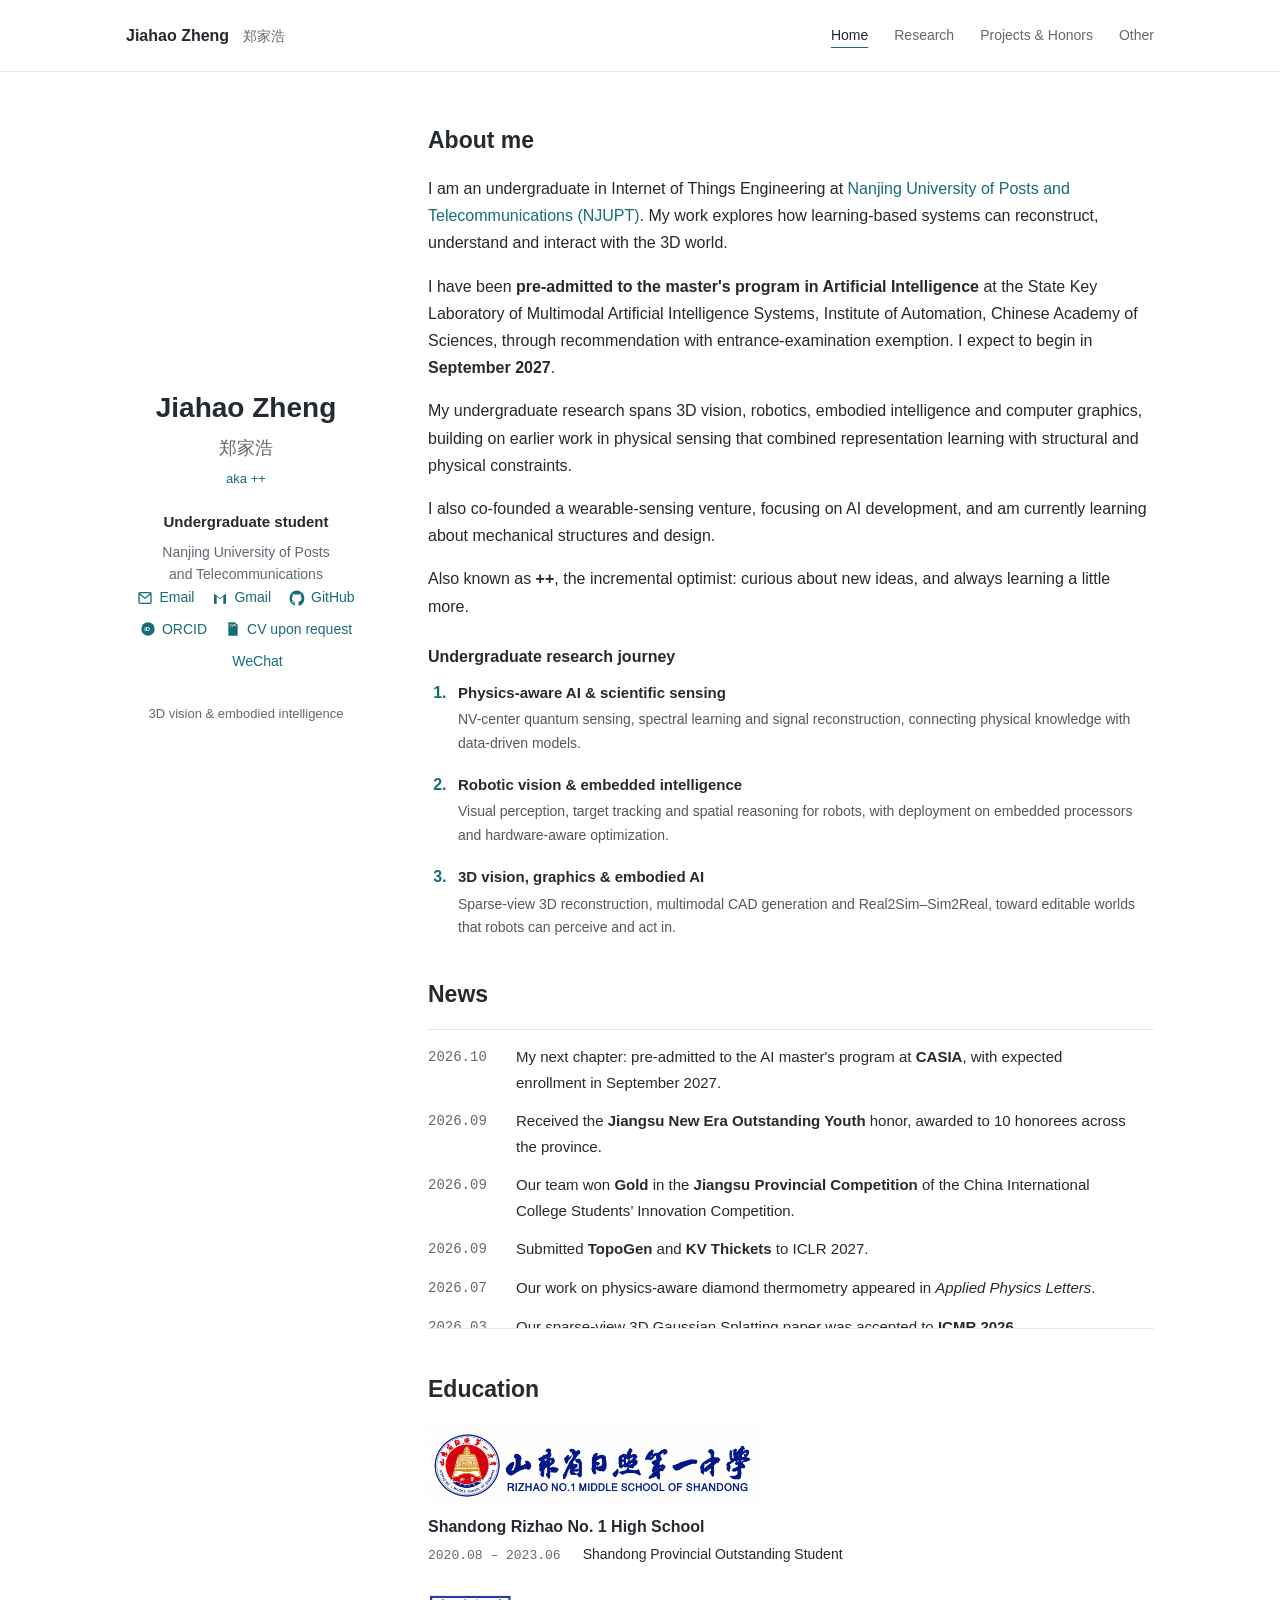
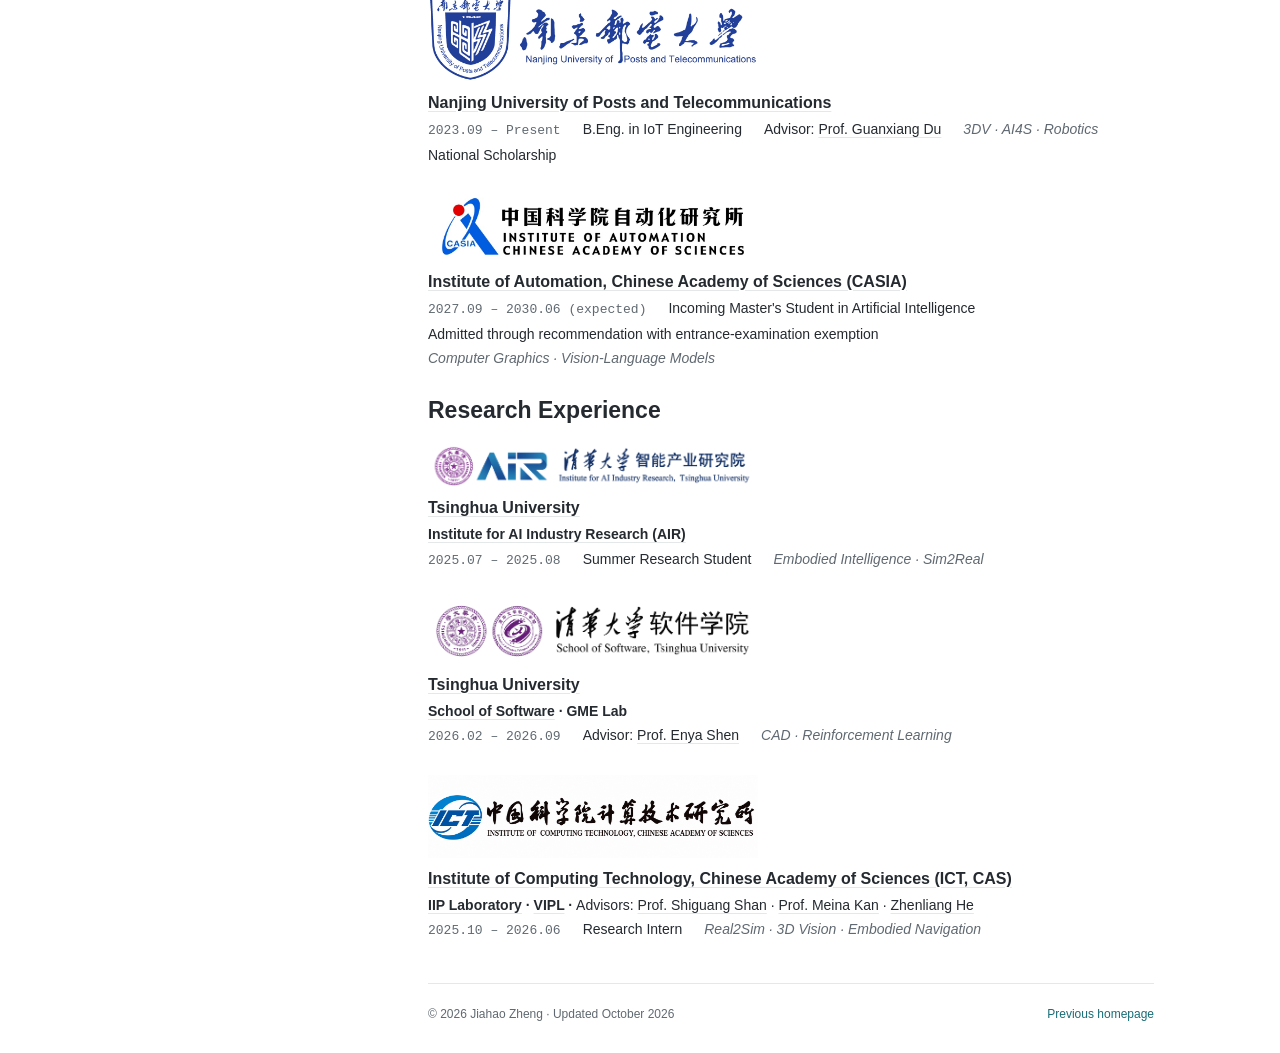
==== preview/index.html @ 7a102202 "Promote new academic homepage to root and preserve previous site under legacy" ====
<!doctype html>
<html lang="en">
<head>
  <meta charset="utf-8">
  <meta name="viewport" content="width=device-width, initial-scale=1">
  <meta name="description" content="Jiahao Zheng, an undergraduate at NJUPT working on 3D vision, multimodal learning and embodied intelligence.">
  <title>Jiahao Zheng | Academic Homepage</title>
  <link rel="icon" href="../favicon.svg" type="image/svg+xml">
  <link rel="stylesheet" href="style.css?v=news-fixed-20261010">
  <script type="module" src="script.js"></script>
</head>
<body>
  <a class="skip-link" href="#page-content">Skip to content</a>
  <header class="site-header">
    <div class="header-inner">
      <a class="site-name" href="./">Jiahao Zheng <span lang="zh-CN">郑家浩</span></a>
      <nav aria-label="Main navigation">
        <a href="./" data-page="index.html" aria-current="page">Home</a>
        <a href="research.html" data-page="research.html">Research</a>
        <a href="projects.html" data-page="projects.html">Projects &amp; Honors</a>
        <a href="other.html" data-page="other.html">Other</a>
      </nav>
    </div>
  </header>
  <main class="page" id="top">
    <aside class="profile" aria-label="Profile and contact">
      <div class="portrait"><img src="../profile.jpg" width="3840" height="2160" alt="Portrait of Jiahao Zheng" fetchpriority="high"></div>
      <h1>Jiahao Zheng</h1>
      <p class="chinese-name" lang="zh-CN">郑家浩 <span class="aka">aka ++</span></p>
      <p class="role">Undergraduate student</p>
      <p class="affiliation">Nanjing University of Posts <br>and Telecommunications</p>
      <div class="contact">
<a href="mailto:jiahaozheng2005@163.com" title="Email" aria-label="Email"><svg aria-hidden="true" viewBox="0 0 24 24"><path d="M2 5.5A2.5 2.5 0 0 1 4.5 3h15A2.5 2.5 0 0 1 22 5.5v13A2.5 2.5 0 0 1 19.5 21h-15A2.5 2.5 0 0 1 2 18.5v-13Zm2.4-.5 7.6 6.1L19.6 5H4.4Zm15.6 2.2-7.1 5.7a1.4 1.4 0 0 1-1.8 0L4 7.2v11.3c0 .3.2.5.5.5h15c.3 0 .5-.2.5-.5V7.2Z"/></svg><span>Email</span></a>
<a href="mailto:jiahaozheng406@gmail.com" title="Gmail" aria-label="Gmail"><svg aria-hidden="true" viewBox="0 0 24 24"><path d="M3 5.5 12 12l9-6.5V19a2 2 0 0 1-2 2h-2V9.8l-5 3.6-5-3.6V21H5a2 2 0 0 1-2-2V5.5Z"/></svg><span>Gmail</span></a>
<a href="https://github.com/jiahaozheng406" target="_blank" rel="noreferrer" title="GitHub" aria-label="GitHub"><svg aria-hidden="true" viewBox="0 0 24 24"><path d="M12 .8A11.2 11.2 0 0 0 .8 12.2c0 5 3.2 9.2 7.7 10.7.6.1.8-.3.8-.6v-2.1c-3.1.7-3.8-1.3-3.8-1.3-.5-1.3-1.2-1.6-1.2-1.6-1-.7.1-.7.1-.7 1.1.1 1.7 1.2 1.7 1.2 1 .1.7 2.1 2.8 1.5.1-.7.4-1.2.7-1.5-2.5-.3-5.1-1.3-5.1-5.6 0-1.2.4-2.2 1.1-3-.1-.3-.5-1.5.1-3 0 0 .9-.3 3.1 1.1.9-.3 1.8-.4 2.8-.4s1.9.1 2.8.4c2.1-1.4 3.1-1.1 3.1-1.1.6 1.5.2 2.7.1 3 .7.8 1.1 1.8 1.1 3 0 4.3-2.6 5.2-5.1 5.5.4.4.8 1.1.8 2.2v3.3c0 .3.2.7.8.6a11.4 11.4 0 0 0 7.7-10.7A11.2 11.2 0 0 0 12 .8Z"/></svg><span>GitHub</span></a>
<a href="https://orcid.org/0009-0006-1588-8788" target="_blank" rel="noreferrer" title="ORCID" aria-label="ORCID"><svg aria-hidden="true" viewBox="0 0 24 24"><circle cx="12" cy="12" r="10"/><text x="6.2" y="15.7" font-size="8.6" fill="#fff" font-family="Arial,sans-serif" font-weight="700">iD</text></svg><span>ORCID</span></a>
<a href="mailto:jiahaozheng2005@163.com?subject=CV%20request" title="Curriculum Vitae" aria-label="Curriculum Vitae"><svg aria-hidden="true" viewBox="0 0 24 24"><path d="M5 2h10l4 4v16H5V2Zm9 1.8V7h3.2L14 3.8ZM8 10h8v1.6H8V10Zm0 3.2h8v1.6H8v-1.6Zm0 3.2h5.2V18H8v-1.6Z"/><text x="7.1" y="8.6" font-size="4.4" fill="#fff" font-family="Arial,sans-serif" font-weight="700">CV</text></svg><span>CV upon request</span></a>
</div>
      <button class="wechat-trigger" type="button" aria-haspopup="dialog" aria-controls="wechat-dialog" title="Show WeChat ID"><img src="images/wechat.svg" width="17" height="17" alt="">WeChat</button>
      <dialog id="wechat-dialog" aria-labelledby="wechat-title">
        <form method="dialog"><button class="dialog-close" aria-label="Close" title="Close">&times;</button></form>
        <h2 id="wechat-title">WeChat</h2>
        <p class="wechat-id">ZhengJH050908</p>
      </dialog>
      <p class="profile-note">3D vision &amp; embodied intelligence</p>
    </aside>
    <div class="content" id="page-content">
      <section id="about" aria-labelledby="about-title">
        <h2 id="about-title">About me</h2>
        <p>I am an undergraduate in Internet of Things Engineering at <a href="https://www.njupt.edu.cn/">Nanjing University of Posts and Telecommunications (NJUPT)</a>. My work explores how learning-based systems can reconstruct, understand and interact with the 3D world.</p>
        <p>I have been <strong>pre-admitted to the master's program in Artificial Intelligence</strong> at the State Key Laboratory of Multimodal Artificial Intelligence Systems, Institute of Automation, Chinese Academy of Sciences, through recommendation with entrance-examination exemption. I expect to begin in <strong>September 2027</strong>.</p>
        <p>My undergraduate research spans 3D vision, robotics, embodied intelligence and computer graphics, building on earlier work in physical sensing that combined representation learning with structural and physical constraints.</p>
        <p>I also co-founded a wearable-sensing venture, focusing on AI development, and am currently learning about mechanical structures and design.</p>
        <p>Also known as <strong>++</strong>, the incremental optimist: curious about new ideas, and always learning a little more.</p>
        <h3 class="subheading">Undergraduate research journey</h3>
        <ol class="journey">
          <li><h4>Physics-aware AI &amp; scientific sensing</h4><p>NV-center quantum sensing, spectral learning and signal reconstruction, connecting physical knowledge with data-driven models.</p></li>
          <li><h4>Robotic vision &amp; embedded intelligence</h4><p>Visual perception, target tracking and spatial reasoning for robots, with deployment on embedded processors and hardware-aware optimization.</p></li>
          <li><h4>3D vision, graphics &amp; embodied AI</h4><p>Sparse-view 3D reconstruction, multimodal CAD generation and Real2Sim–Sim2Real, toward editable worlds that robots can perceive and act in.</p></li>
        </ol>
      </section>
      <section id="news" aria-labelledby="news-title">
        <h2 id="news-title">News</h2>
        <dl class="news news-scroll" tabindex="0" aria-labelledby="news-title">
          <div><dt>2026.10</dt><dd>My next chapter: pre-admitted to the AI master's program at <strong>CASIA</strong>, with expected enrollment in September 2027.</dd></div>
          <div><dt>2026.09</dt><dd>Received the <strong>Jiangsu New Era Outstanding Youth</strong> honor, awarded to 10 honorees across the province.</dd></div>
          <div><dt>2026.09</dt><dd>Our team won <strong>Gold</strong> in the <strong>Jiangsu Provincial Competition</strong> of the China International College Students’ Innovation Competition.</dd></div>
          <div><dt>2026.09</dt><dd>Submitted <strong>TopoGen</strong> and <strong>KV Thickets</strong> to ICLR 2027.</dd></div>
          <div><dt>2026.07</dt><dd>Our work on physics-aware diamond thermometry appeared in <em>Applied Physics Letters</em>.</dd></div>
          <div><dt>2026.03</dt><dd>Our sparse-view 3D Gaussian Splatting paper was accepted to <strong>ICMR 2026</strong>.</dd></div>
          <div><dt>2026.03</dt><dd>One <strong>U-Net</strong> diamond NV-center quantum sensing paper was accepted by <em>Chinese Physics B</em>.</dd></div>
          <div><dt>2025.12</dt><dd>Received the <strong>National Scholarship</strong>.</dd></div>
          <div><dt>2025.08</dt><dd>Our team's NV-center sensing work received a <strong>nomination for the Top 10 Scientific and Technological Advances</strong> at the China Internet of Things Conference.</dd></div>
        </dl>
      </section>
      <section id="education" class="experience-section" aria-labelledby="education-title">
        <h2 id="education-title">Education</h2>
        <article class="experience">
          <div class="institution-logo"><img src="images/institutions/rizhao-wide.png" alt="Shandong Rizhao No. 1 High School emblem" width="2508" height="627" loading="lazy"></div>
          <div class="experience-body">
            <h3>Shandong Rizhao No. 1 High School</h3>
            <p class="experience-date">2020.08 – 2023.06</p>
            <p>Shandong Provincial Outstanding Student</p>
          </div>
        </article>
        <article class="experience">
          <a class="institution-logo" href="https://www.njupt.edu.cn/" aria-label="Nanjing University of Posts and Telecommunications official website"><img src="images/institutions/njupt-wide.jpg" alt="NJUPT emblem" width="1200" height="320" loading="lazy"></a>
          <div class="experience-body">
            <h3><a href="https://www.njupt.edu.cn/">Nanjing University of Posts and Telecommunications</a></h3>
            <p class="experience-date">2023.09 – Present</p>
            <p>B.Eng. in IoT Engineering</p>
            <p>Advisor: <a href="https://yjs.njupt.edu.cn/dsgl/nocontrol/college/dsfcxq.htm?dsJbxxId=9B9D05C52C552DCFE050007F01006EFE">Prof. Guanxiang Du</a></p>
            <p class="experience-keywords">3DV · AI4S · Robotics</p>
            <p>National Scholarship</p>
          </div>
        </article>
        <article class="experience">
          <a class="institution-logo" href="https://ia.cas.cn/" aria-label="Institute of Automation official website"><img src="images/institutions/casia-updated.png" alt="Institute of Automation, Chinese Academy of Sciences logo" width="1136" height="232" loading="lazy"></a>
          <div class="experience-body">
            <h3><a href="https://ia.cas.cn/">Institute of Automation, Chinese Academy of Sciences (CASIA)</a></h3>
            <p class="experience-date">2027.09 – 2030.06 (expected)</p>
            <p>Incoming Master's Student in Artificial Intelligence</p>
            <p>Admitted through recommendation with entrance-examination exemption</p>
            <p class="experience-keywords">Computer Graphics · Vision-Language Models</p>
          </div>
        </article>
      </section>
      <section id="research-experience" class="experience-section research-experience" aria-labelledby="experience-title">
        <h2 id="experience-title">Research Experience</h2>
        <article class="experience">
          <a class="institution-logo" href="https://air.tsinghua.edu.cn/" aria-label="Tsinghua AIR official website"><img src="images/institutions/air-updated.png" alt="Tsinghua University Institute for AI Industry Research logo" width="1381" height="174" loading="lazy"></a>
          <div class="experience-body">
            <h3><a href="https://www.tsinghua.edu.cn/">Tsinghua University</a></h3>
            <p class="experience-lab"><a href="https://air.tsinghua.edu.cn/">Institute for AI Industry Research (AIR)</a></p>
            <p class="experience-date">2025.07 – 2025.08</p>
            <p>Summer Research Student</p>
            <p class="experience-keywords">Embodied Intelligence · Sim2Real</p>
          </div>
        </article>
        <article class="experience">
          <a class="institution-logo" href="https://www.thss.tsinghua.edu.cn/" aria-label="Tsinghua School of Software official website"><img src="images/institutions/tsinghua-software.png" alt="School of Software, Tsinghua University logo" width="1492" height="291" loading="lazy"></a>
          <div class="experience-body">
            <h3><a href="https://www.tsinghua.edu.cn/">Tsinghua University</a></h3>
            <p class="experience-lab"><a href="https://www.thss.tsinghua.edu.cn/">School of Software</a> · GME Lab</p>
            <p class="experience-date">2026.02 – 2026.09</p>
            <p>Advisor: <a href="https://www.thss.tsinghua.edu.cn/info/1133/1767.htm">Prof. Enya Shen</a></p>
            <p class="experience-keywords">CAD · Reinforcement Learning</p>
          </div>
        </article>
        <article class="experience">
          <a class="institution-logo" href="https://www.ict.cas.cn/" aria-label="Institute of Computing Technology official website"><img src="images/institutions/ict-wide.png" alt="Institute of Computing Technology logo" width="2508" height="627" loading="lazy"></a>
          <div class="experience-body">
            <h3><a href="https://www.ict.cas.cn/">Institute of Computing Technology, Chinese Academy of Sciences (ICT, CAS)</a></h3>
            <p class="experience-lab"><a href="https://iip.ict.ac.cn/">IIP Laboratory</a> · <a href="https://vipl.ict.ac.cn/">VIPL</a> · <span style="font-weight: 400">Advisors: <a href="https://vipl.ict.ac.cn/people/_sgshan/">Prof. Shiguang Shan</a> · <a href="https://vipl.ict.ac.cn/people/mnkan/">Prof. Meina Kan</a> · <a href="https://vipl.ict.ac.cn/people/_zlhe/">Zhenliang He</a></span></p>
            <p class="experience-date">2025.10 – 2026.06</p>
            <p>Research Intern</p>
            <p class="experience-keywords">Real2Sim · 3D Vision · Embodied Navigation</p>
          </div>
        </article>
      </section>
      <footer>
        <span>© 2026 Jiahao Zheng · Updated October 2026</span>
        <a href="/legacy/">Previous homepage</a>
      </footer>
    </div>
  </main>
</body>
</html>
---- preview/style.css ----
:root {
  color-scheme: light;
  --ink: #242a30;
  --muted: #606971;
  --link: #176c76;
  --line: #e5e8e9;
  --paper: #ffffff;
  font-family: "Segoe UI", "Helvetica Neue", Arial, sans-serif;
  font-size: 16px;
  line-height: 1.7;
  color: var(--ink);
  background: var(--paper);
}
* { box-sizing: border-box; }
html { scroll-padding-top: 30px; }
body { margin: 0; }
a { color: var(--link); text-decoration: none; text-underline-offset: 4px; }
a:hover { text-decoration: underline; }
a:focus-visible { outline: 2px solid var(--link); outline-offset: 5px; border-radius: 2px; }
.skip-link { position: fixed; top: -60px; left: 20px; padding: 8px 15px; background: white; z-index: 20; }
.skip-link:focus { top: 10px; }
.site-header { border-bottom: 1px solid var(--line); }
.header-inner { max-width: 1100px; margin: auto; padding: 22px 36px; display: flex; align-items: center; justify-content: space-between; gap: 24px; }
.site-name { color: var(--ink); font-weight: 650; white-space: nowrap; }
.site-name span { color: var(--muted); font-weight: 400; font-size: 14px; margin-left: 9px; }
nav { display: flex; gap: 26px; flex-wrap: wrap; }
nav a { color: var(--muted); font-size: 14px; }
.page { max-width: 1100px; padding: 54px 36px 28px; margin: auto; display: grid; grid-template-columns: 240px minmax(0, 1fr); gap: 62px; }
.profile { text-align: center; align-self: start; }
.portrait { position: relative; width: 216px; max-width: 100%; aspect-ratio: 8 / 9; overflow: hidden; margin: 0 auto 22px; border-radius: 4px; }
/* Retain x=30–75%, y=10–100%; display the retained area at 2x its former scale. */
.portrait img { position: absolute; width: 222.222222%; height: 111.111111%; max-width: none; left: -66.666667%; top: -11.111111%; }
h1 { font-size: 28px; line-height: 1.2; margin: 0; font-weight: 650; }
.chinese-name { margin: 8px 0 19px; color: var(--muted); font-size: 18px; }
.role { margin: 0 0 6px; font-weight: 600; font-size: 15px; }
.affiliation { font-size: 14px; margin: 0; line-height: 1.6; color: var(--muted); }
.location { font-size: 13px; color: var(--muted); margin: 12px 0 20px; }
.contact { display: flex; justify-content: center; gap: 8px 18px; flex-wrap: wrap; font-size: 14px; }
.contact a { display: inline-flex; align-items: center; gap: 6px; }
.contact svg { width: 16px; height: 16px; flex: none; fill: currentColor; }
.wechat-trigger { display: inline-flex; align-items: center; gap: 6px; border: 0; background: none; color: var(--link); font: inherit; font-size: 14px; padding: 0; margin-top: 9px; cursor: pointer; }
.wechat-trigger img { display: block; }
.wechat-trigger:hover { text-decoration: underline; }
.wechat-trigger:focus-visible, .dialog-close:focus-visible { outline: 2px solid var(--link); outline-offset: 4px; }
#wechat-dialog { border: 1px solid var(--line); border-radius: 6px; padding: 30px; width: 310px; max-width: calc(100vw - 40px); color: var(--ink); background: var(--paper); text-align: left; }
#wechat-dialog::backdrop { background: rgb(0 0 0 / 25%); }
#wechat-dialog h2 { font-size: 20px; margin-bottom: 14px; }
.wechat-id { margin: 0; user-select: all; font-size: 18px; }
.dialog-close { position: absolute; top: 8px; right: 10px; border: 0; background: none; font-size: 25px; color: var(--muted); cursor: pointer; width: 32px; height: 32px; }
.inspiration { display: flow-root; }
.inspiration-photo { float: left; width: 150px; height: auto; margin: 5px 24px 12px 0; border-radius: 4px; }
@media (max-width: 440px) { .inspiration-photo { width: 110px; margin-right: 18px; } }
.aka { display: block; margin-top: 5px; font-size: 13px; color: var(--link); }
nav a[aria-current="page"] { color: var(--ink); text-decoration: underline; text-decoration-color: var(--link); text-underline-offset: 7px; }
.journey { padding-left: 23px; margin: 0; }
.journey li { padding-left: 7px; margin-bottom: 15px; }
.journey li::marker { color: var(--link); font-weight: 600; }
.journey h4 { font-size: 15px; margin: 0 0 3px; font-weight: 600; }
.journey p { margin: 0; font-size: 14px; color: var(--muted); }
.page-intro { color: var(--muted); }
.section-links { gap: 10px 22px; padding-bottom: 16px; border-bottom: 1px solid var(--line); }
.award-list { padding-left: 20px; font-size: 14px; }
.award-list li { margin: 0 0 11px; padding-left: 4px; }
.gallery { display: grid; grid-template-columns: repeat(3, minmax(0, 1fr)); gap: 24px; margin: 24px 0; }
.gallery-item { margin: 0; min-width: 0; }
.venture-media { grid-template-columns: minmax(0, 1fr) minmax(0, 2fr); align-items: center; gap: 24px; }
.venture-media .gallery-item img { height: 280px; object-position: left center; }
.venture-media video { display: block; width: 100%; height: 280px; object-fit: contain; }
@media (max-width: 440px) {
  .gallery.venture-media { gap: 12px; }
  .venture-media .gallery-item img, .venture-media video { height: 190px; }
}
.gallery-item img { display: block; width: 100%; height: 190px; object-fit: contain; }
.gallery-item figcaption, .positioning figcaption { font-size: 12px; line-height: 1.5; color: var(--muted); margin-top: 10px; }
.venture-details summary { cursor: pointer; color: var(--link); font-size: 14px; }
.positioning { margin: 20px 0; }
.positioning img { width: min(100%, 444px); height: auto; }
@media (max-width: 440px) { .gallery { gap: 18px; } .gallery-item img { height: 145px; } }
.profile-note { font-size: 13px; color: var(--muted); margin-top: 24px; }
.content { min-width: 0; }
section { margin: 0 0 40px; scroll-margin-top: 25px; }
h2 { font-size: 23px; font-weight: 650; line-height: 1.3; margin: 0 0 19px; }
p { margin: 0 0 16px; }
strong { font-weight: 700; color: var(--ink); }
.content em { font-style: italic; }
.content h2 { font-weight: 700; }
.journey h4, .experience-body h3 { font-weight: 650; }
.journey p, .page-intro { color: #505960; }
.experience-keywords { font-style: italic; }
.news dt, .experience-date { font-family: Consolas, "Courier New", monospace; }
.award-list strong { font-weight: 650; }
.subheading { font-size: 16px; font-weight: 600; margin: 23px 0 9px; }
.interests { display: grid; grid-template-columns: 1fr 1fr; gap: 4px 22px; margin: 0; padding-left: 19px; font-size: 15px; }
.interests li::marker { color: #8c9599; }
.news { margin: 0; }
.news-scroll { height: 300px; overflow-y: scroll; overscroll-behavior-y: contain; padding: 14px 16px 0 0; border-top: 1px solid var(--line); border-bottom: 1px solid var(--line); scrollbar-gutter: stable; scrollbar-width: thin; scrollbar-color: #9ca9ac transparent; }
.news-scroll:focus-visible { outline: 2px solid var(--link); outline-offset: 5px; }
@media print { .news-scroll { height: auto; overflow: visible; } }
.news > div { display: grid; grid-template-columns: 70px minmax(0, 1fr); gap: 18px; margin: 0 0 13px; }
.news dt { color: var(--muted); font-size: 14px; font-variant-numeric: tabular-nums; padding-top: 2px; }
.news dd { margin: 0; font-size: 15px; }
.work { margin: 0 0 24px; }
.work:has(.result) { display: grid; grid-template-columns: 190px minmax(0, 1fr); gap: 22px; align-items: center; }
.result { width: 190px; margin: 0; }
.work-body { min-width: 0; }
.work .meta { border-left: 2px solid var(--line); padding-left: 10px; margin: 8px 0 12px; }
.meta strong { color: #171b1f; font-weight: 750; font-size: 14px; font-style: normal; }
.meta em { color: #505960; font-size: 13px; }
#venture > .meta { font-size: 13px; line-height: 1.65; margin-bottom: 18px; }
#venture > .meta strong { font-size: 15px; }
.metric { font-family: Consolas, "Courier New", monospace; font-weight: 700; color: #171b1f; font-variant-numeric: tabular-nums; }
.result img { display: block; width: 100%; height: auto; object-fit: contain; }
.result figcaption { margin-top: 7px; font-size: 11px; line-height: 1.5; color: var(--muted); }
.result figcaption + a { display: block; margin-top: 14px; }
.result > a + a { display: block; margin-top: 14px; }
.work:has(.result) > h3, .work:has(.result) > p { margin-left: 212px; }
@media (max-width: 580px) {
  .work:has(.result) { grid-template-columns: minmax(0, 1fr); gap: 14px; }
  .result { width: min(100%, 340px); margin: 0; }
  .work:has(.result) > h3, .work:has(.result) > p { margin-left: 0; }
}
.work h3 { font-size: 17px; line-height: 1.45; font-weight: 650; margin: 0 0 5px; }
.work h3 a { color: var(--ink); }
.work h3 a:hover { color: var(--link); }
.work p { font-size: 14px; margin: 5px 0 0; }
.work .meta { color: var(--muted); font-size: 13px; }
.work-links { display: flex; gap: 18px; }
footer { border-top: 1px solid var(--line); padding-top: 20px; display: flex; flex-wrap: wrap; justify-content: space-between; gap: 12px; font-size: 12px; color: var(--muted); }
.experience-section { margin-top: 46px; }
.experience { display: grid; grid-template-columns: minmax(0, 1fr); gap: 18px; margin: 30px 0 46px; }
.institution-logo { display: block; width: min(330px, 75%); }
.institution-logo img { display: block; width: 100%; height: auto; object-fit: contain; }
.experience-body { min-width: 0; display: flex; flex-wrap: wrap; column-gap: 22px; align-items: baseline; }
.experience-body h3 { flex-basis: 100%; margin: 0 0 5px; font-size: 16px; line-height: 1.5; font-weight: 600; }
.experience-body p { font-size: 14px; line-height: 1.6; margin: 4px 0; }
.experience-body a { color: inherit; text-decoration: underline; text-decoration-color: var(--line); text-underline-offset: 3px; }
.experience-body a:hover { color: var(--link); text-decoration-color: currentColor; }
.experience-body .experience-date { color: var(--muted); font-size: 13px; margin-bottom: 9px; font-variant-numeric: tabular-nums; }
.experience-keywords { color: var(--muted); }
.experience-lab { font-weight: 600; flex-basis: 100%; }
#education { margin-bottom: 24px; }
#research-experience { margin-top: 24px; }
#education .experience, #research-experience .experience { gap: 10px; margin: 18px 0 26px; }
.experience-section .experience-body h3 { margin-bottom: 3px; line-height: 1.4; }
.experience-section .experience-body p { margin: 2px 0; line-height: 1.45; }
.experience-section .experience-body .experience-date { margin-bottom: 2px; }
.experience-section .experience:last-child { margin-bottom: 0; }
@media (max-width: 580px) {
  .experience { grid-template-columns: 1fr; gap: 16px; }
  .experience-body { column-gap: 16px; }
}
body > canvas { z-index: 10; pointer-events: none !important; }
@media (min-width: 1000px) { .profile { position: sticky; top: 36px; } }
@media (max-width: 760px) {
  .header-inner { padding: 18px 24px; flex-direction: column; gap: 10px; align-items: flex-start; }
  nav { gap: 12px 22px; }
  .page { padding: 30px 24px; grid-template-columns: 1fr; gap: 34px; }
  .profile { display: grid; grid-template-columns: 150px minmax(0, 1fr); text-align: left; column-gap: 22px; align-items: start; }
  .portrait { width: 135px; grid-column: 1; grid-row: 1 / 7; margin: 0; }
  .profile > :not(.portrait) { grid-column: 2; }
  h1 { font-size: 25px; }
  .chinese-name { font-size: 16px; margin: 3px 0 9px; }
  .location { margin: 7px 0 9px; }
  .contact { justify-content: flex-start; gap: 4px 15px; font-size: 13px; }
  .profile-note { display: none; }
  section { margin-bottom: 34px; }
}
@media (max-width: 440px) {
  .header-inner { padding-inline: 20px; }
  nav { gap: 10px 18px; }
  nav a { font-size: 13px; }
  .page { padding-inline: 20px; }
  .profile { grid-template-columns: 130px minmax(0, 1fr); column-gap: 18px; }
  .portrait { width: 117px; }
  .affiliation br { display: none; }
  .interests { grid-template-columns: 1fr; }
  .news > div { gap: 12px; grid-template-columns: 62px minmax(0, 1fr); }
}
@media print {
  .site-header, .skip-link, body > canvas { display: none; }
  .profile { position: static; }
  .page { padding: 0; gap: 30px; }
  a { color: inherit; }
}
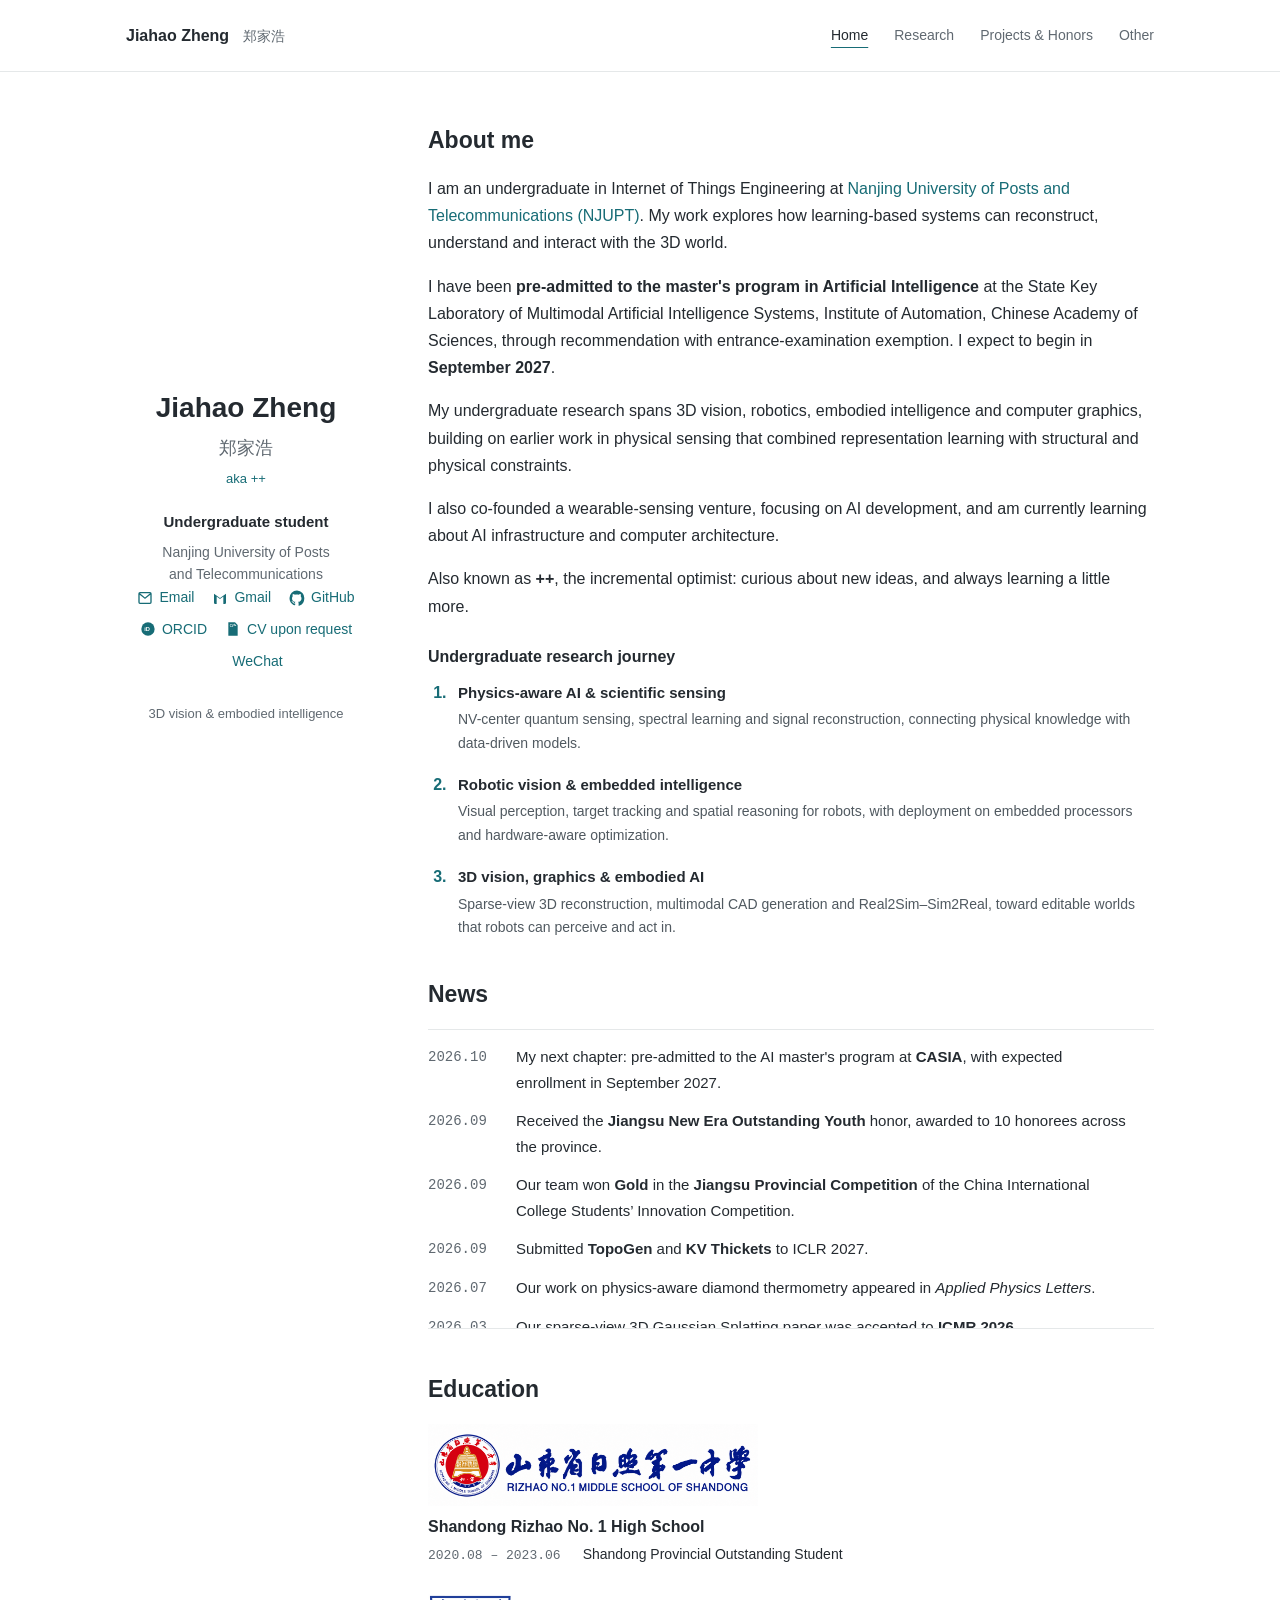
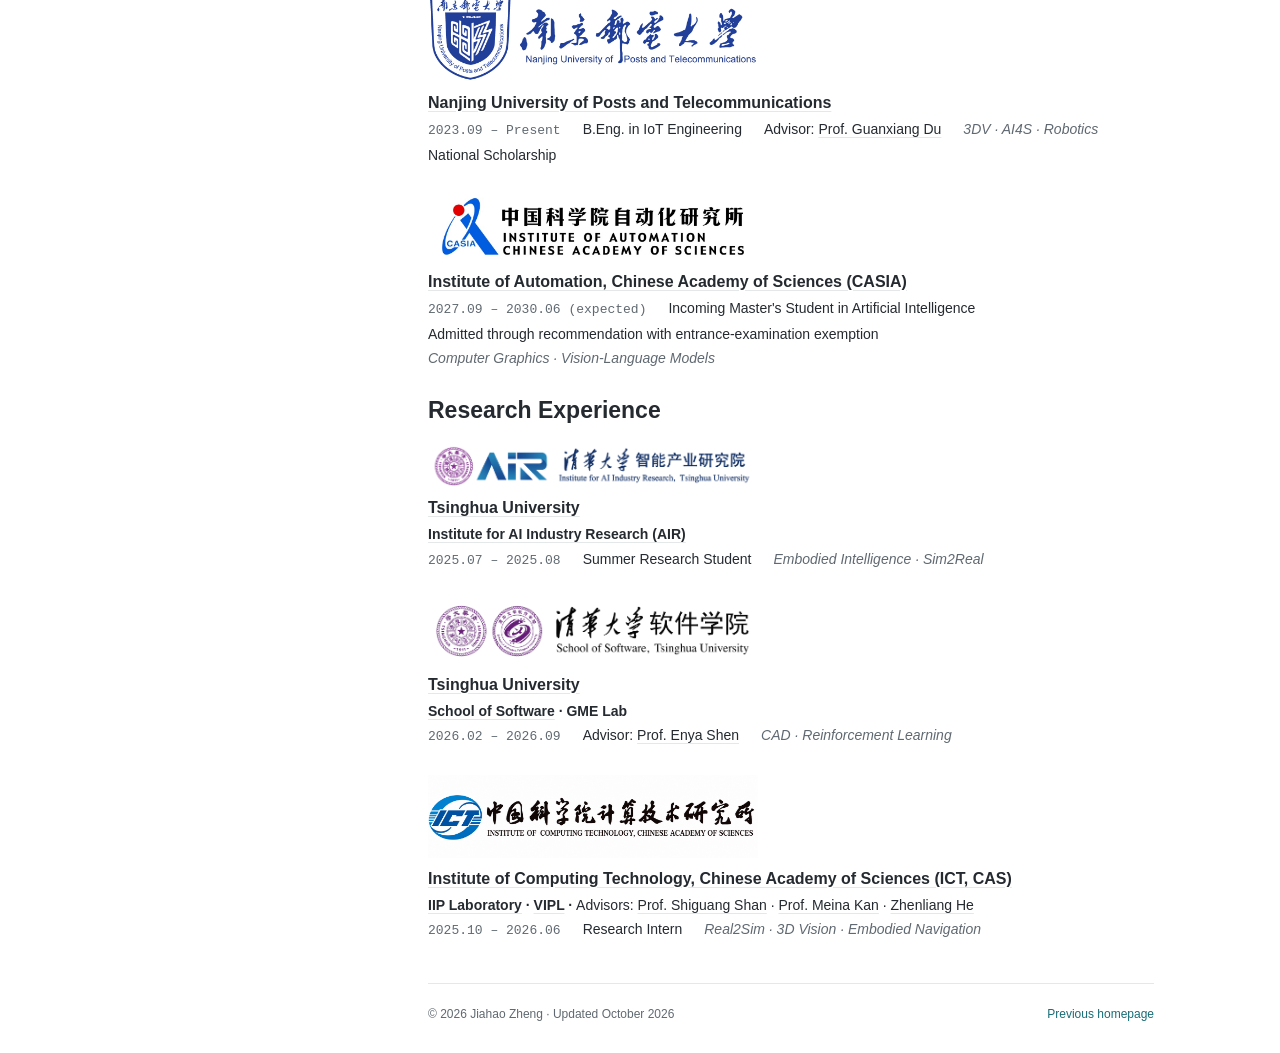
==== commit 02aa3a87: "Update current learning interests to AI infrastructure and computer architecture" ====
--- a/preview/index.html
+++ b/preview/index.html
@@ -50,7 +50,7 @@
         <p>I am an undergraduate in Internet of Things Engineering at <a href="https://www.njupt.edu.cn/">Nanjing University of Posts and Telecommunications (NJUPT)</a>. My work explores how learning-based systems can reconstruct, understand and interact with the 3D world.</p>
         <p>I have been <strong>pre-admitted to the master's program in Artificial Intelligence</strong> at the State Key Laboratory of Multimodal Artificial Intelligence Systems, Institute of Automation, Chinese Academy of Sciences, through recommendation with entrance-examination exemption. I expect to begin in <strong>September 2027</strong>.</p>
         <p>My undergraduate research spans 3D vision, robotics, embodied intelligence and computer graphics, building on earlier work in physical sensing that combined representation learning with structural and physical constraints.</p>
-        <p>I also co-founded a wearable-sensing venture, focusing on AI development, and am currently learning about mechanical structures and design.</p>
+        <p>I also co-founded a wearable-sensing venture, focusing on AI development, and am currently learning about AI infrastructure and computer architecture.</p>
         <p>Also known as <strong>++</strong>, the incremental optimist: curious about new ideas, and always learning a little more.</p>
         <h3 class="subheading">Undergraduate research journey</h3>
         <ol class="journey">
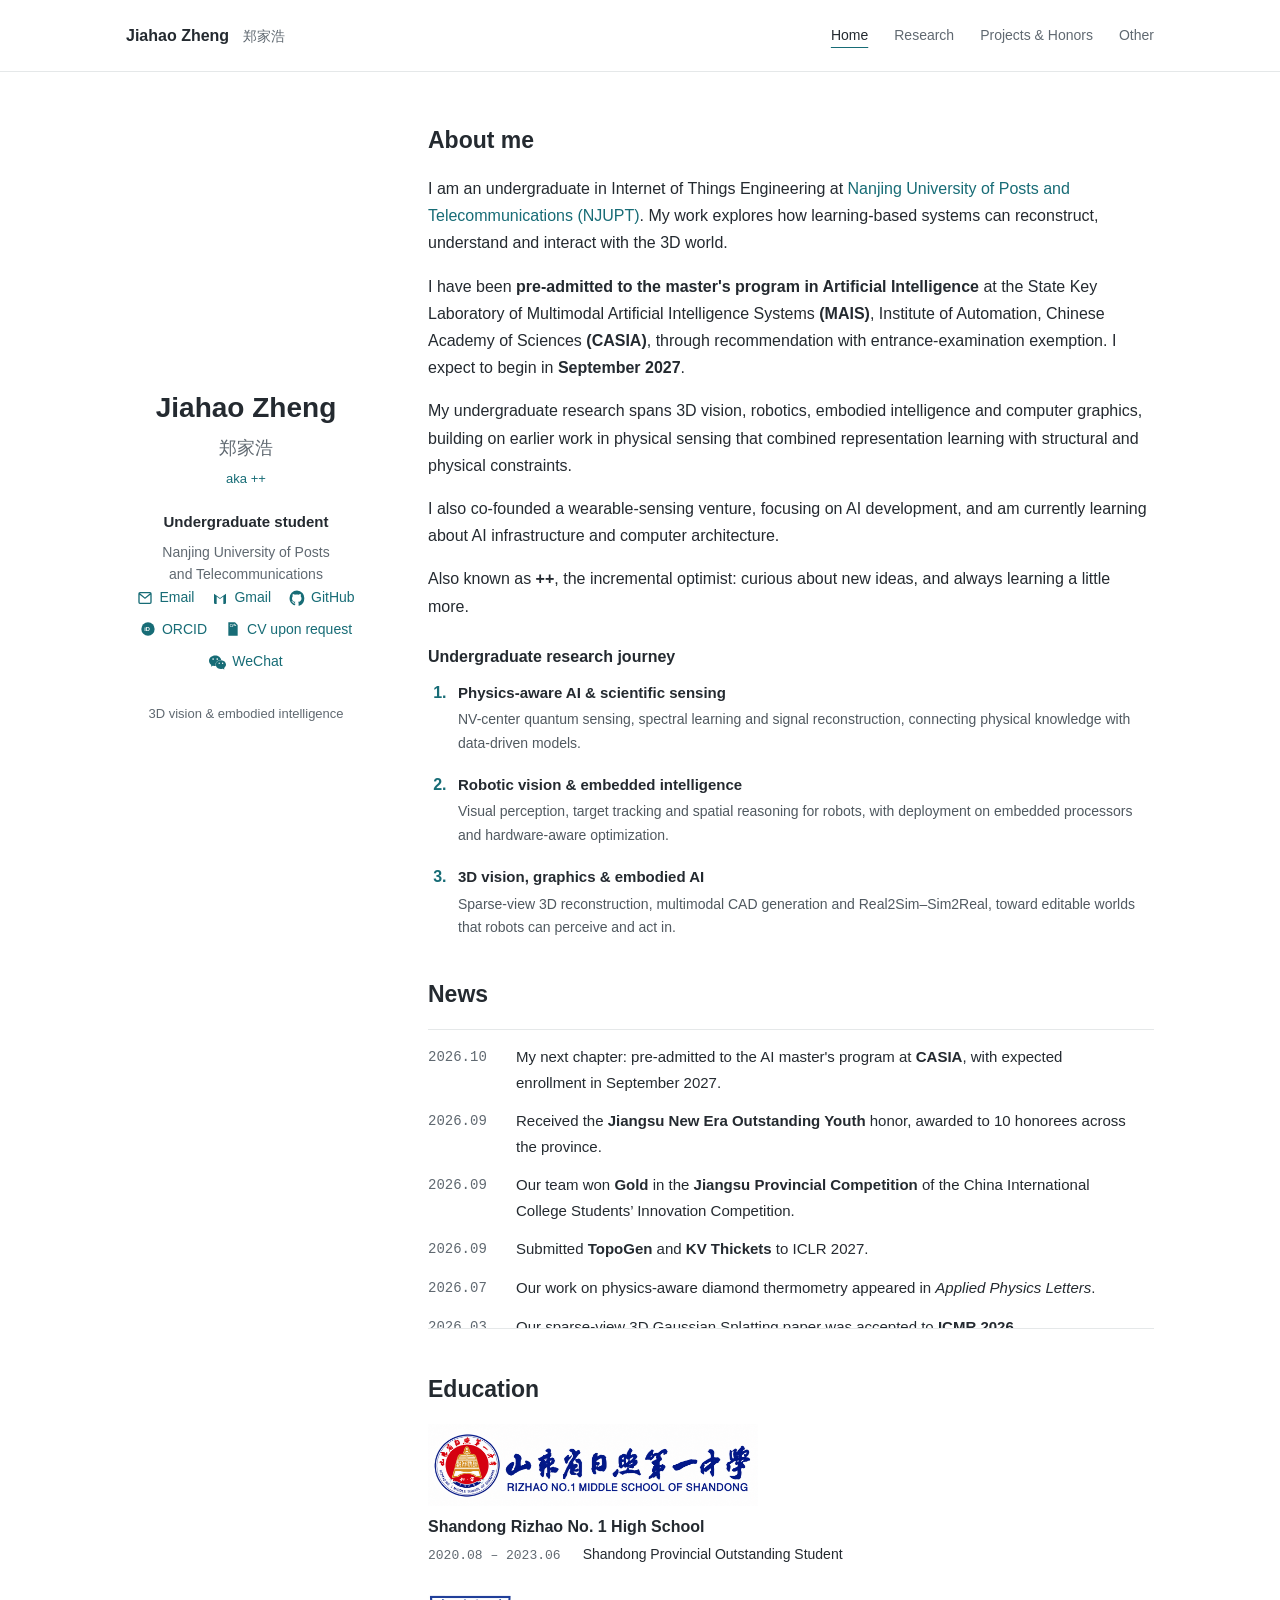
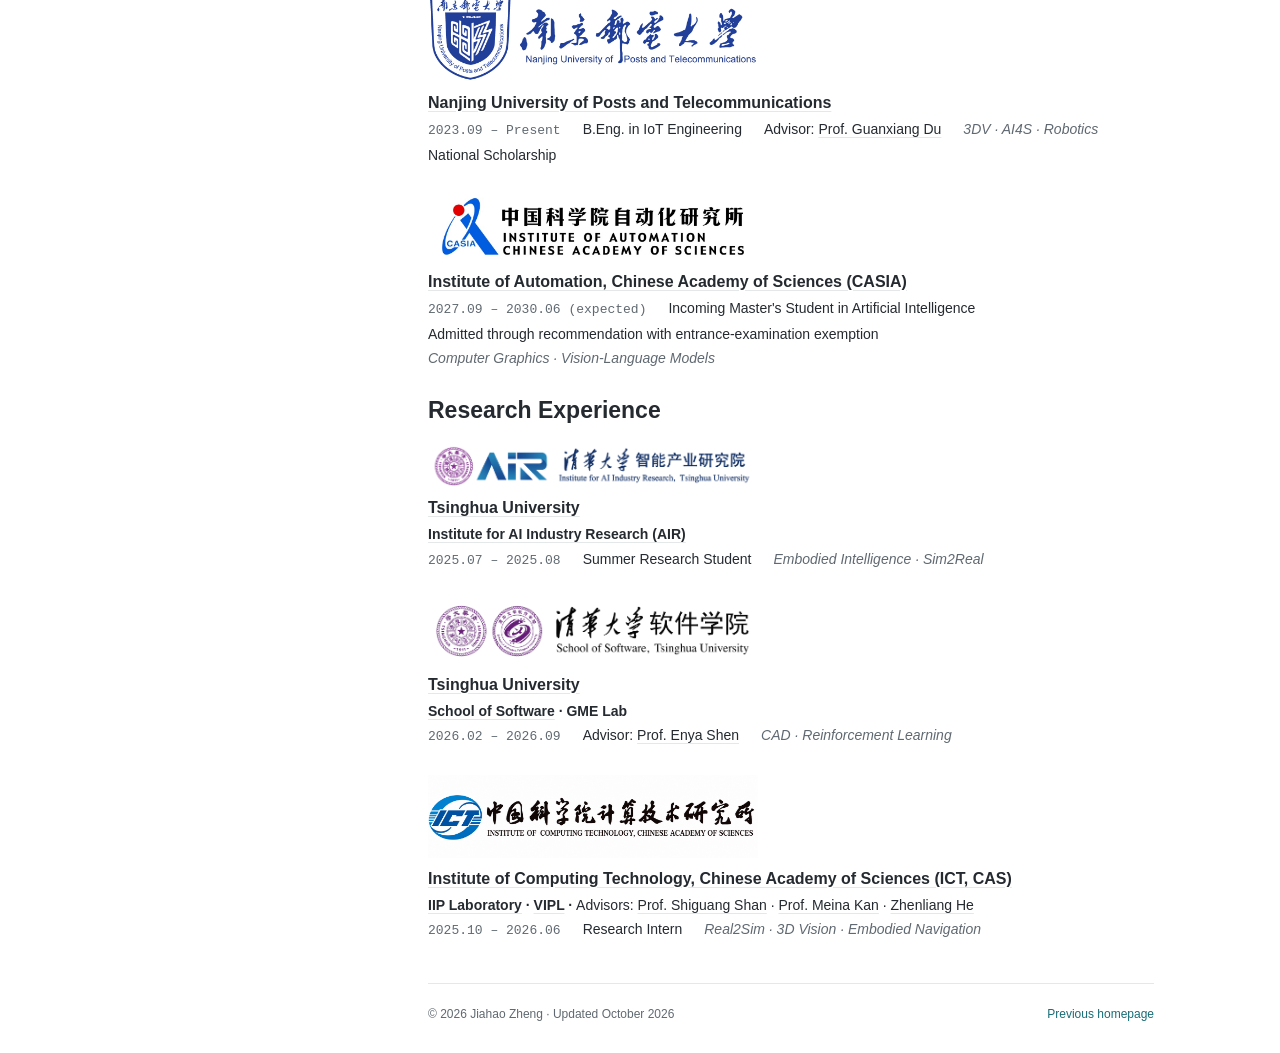
==== commit cb64f801: "Resolve pending lab abbreviations and diabetes screening venture wording" ====
--- a/preview/index.html
+++ b/preview/index.html
@@ -48,7 +48,7 @@
       <section id="about" aria-labelledby="about-title">
         <h2 id="about-title">About me</h2>
         <p>I am an undergraduate in Internet of Things Engineering at <a href="https://www.njupt.edu.cn/">Nanjing University of Posts and Telecommunications (NJUPT)</a>. My work explores how learning-based systems can reconstruct, understand and interact with the 3D world.</p>
-        <p>I have been <strong>pre-admitted to the master's program in Artificial Intelligence</strong> at the State Key Laboratory of Multimodal Artificial Intelligence Systems, Institute of Automation, Chinese Academy of Sciences, through recommendation with entrance-examination exemption. I expect to begin in <strong>September 2027</strong>.</p>
+        <p>I have been <strong>pre-admitted to the master's program in Artificial Intelligence</strong> at the State Key Laboratory of Multimodal Artificial Intelligence Systems <strong>(MAIS)</strong>, Institute of Automation, Chinese Academy of Sciences <strong>(CASIA)</strong>, through recommendation with entrance-examination exemption. I expect to begin in <strong>September 2027</strong>.</p>
         <p>My undergraduate research spans 3D vision, robotics, embodied intelligence and computer graphics, building on earlier work in physical sensing that combined representation learning with structural and physical constraints.</p>
         <p>I also co-founded a wearable-sensing venture, focusing on AI development, and am currently learning about AI infrastructure and computer architecture.</p>
         <p>Also known as <strong>++</strong>, the incremental optimist: curious about new ideas, and always learning a little more.</p>
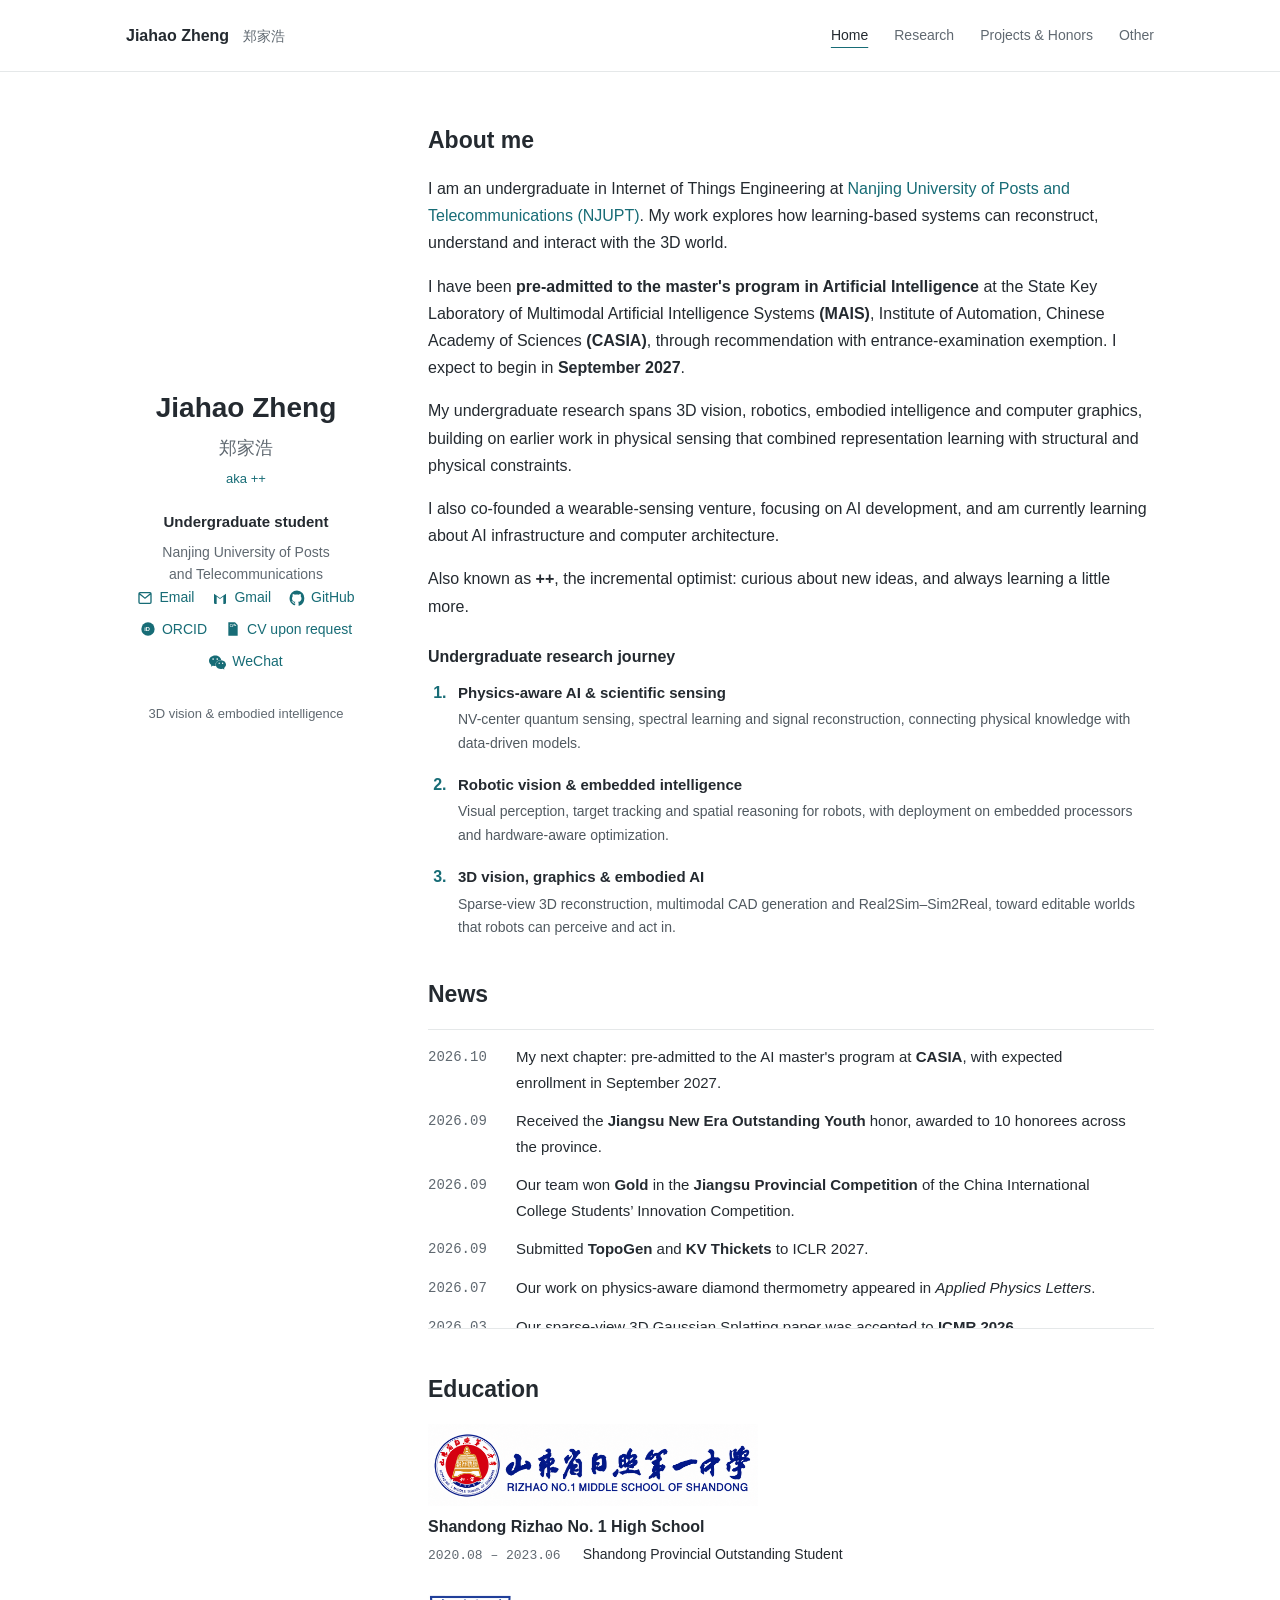
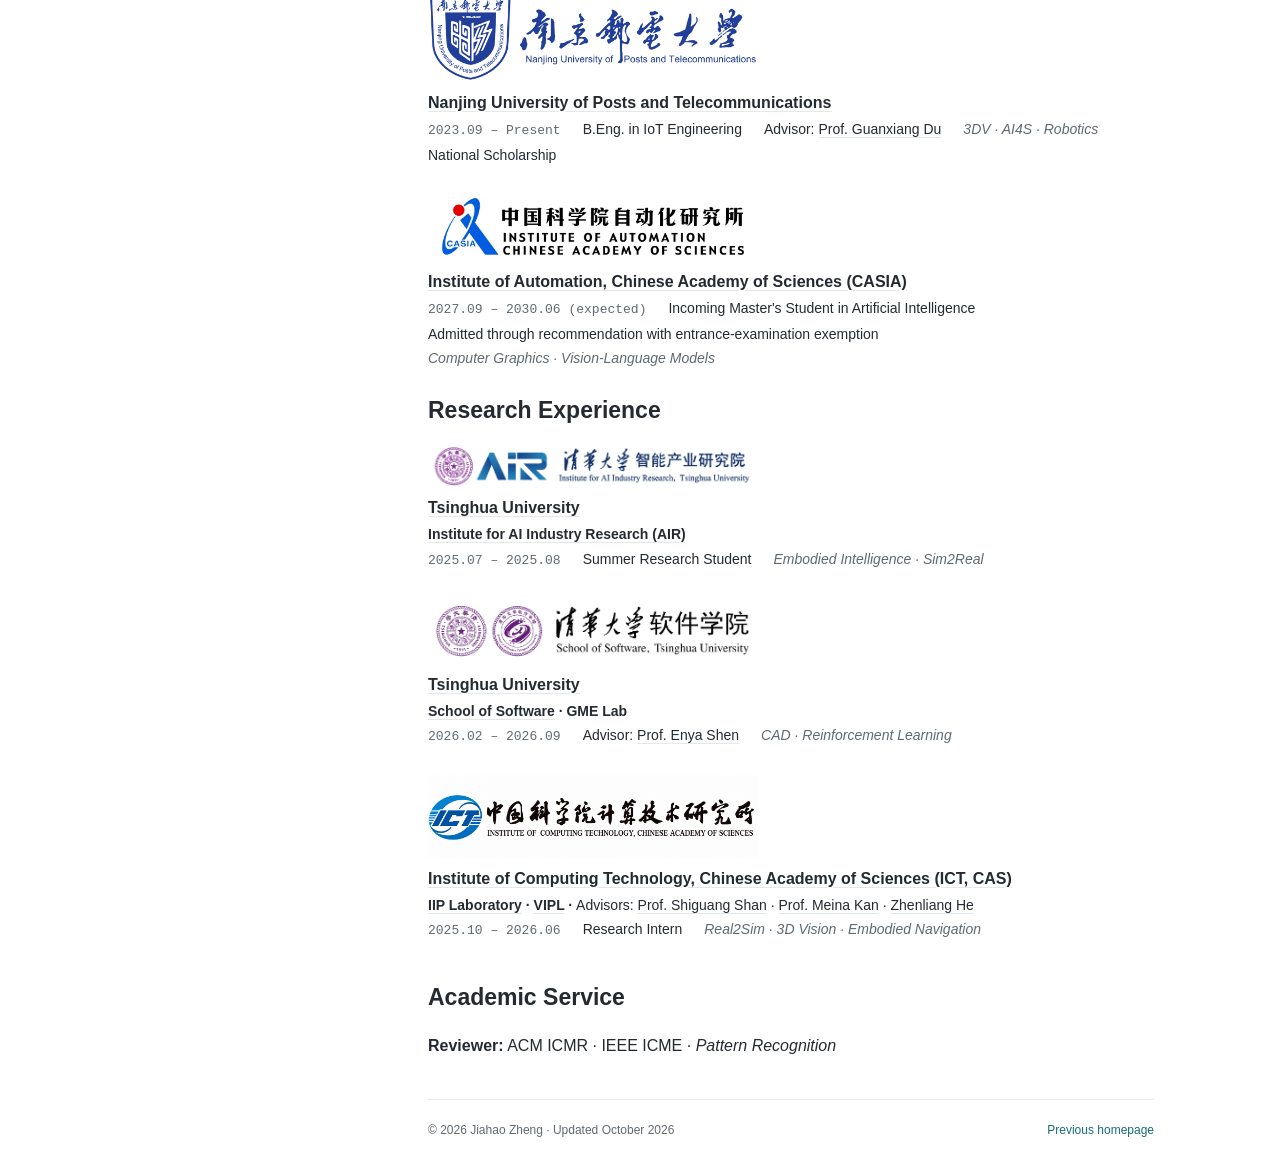
==== commit b3cead8f: "Add concise academic reviewer service section" ====
--- a/preview/index.html
+++ b/preview/index.html
@@ -138,6 +138,10 @@
           </div>
         </article>
       </section>
+      <section id="service" aria-labelledby="service-title">
+        <h2 id="service-title">Academic Service</h2>
+        <p><strong>Reviewer:</strong> ACM ICMR · IEEE ICME · <em>Pattern Recognition</em></p>
+      </section>
       <footer>
         <span>© 2026 Jiahao Zheng · Updated October 2026</span>
         <a href="/legacy/">Previous homepage</a>
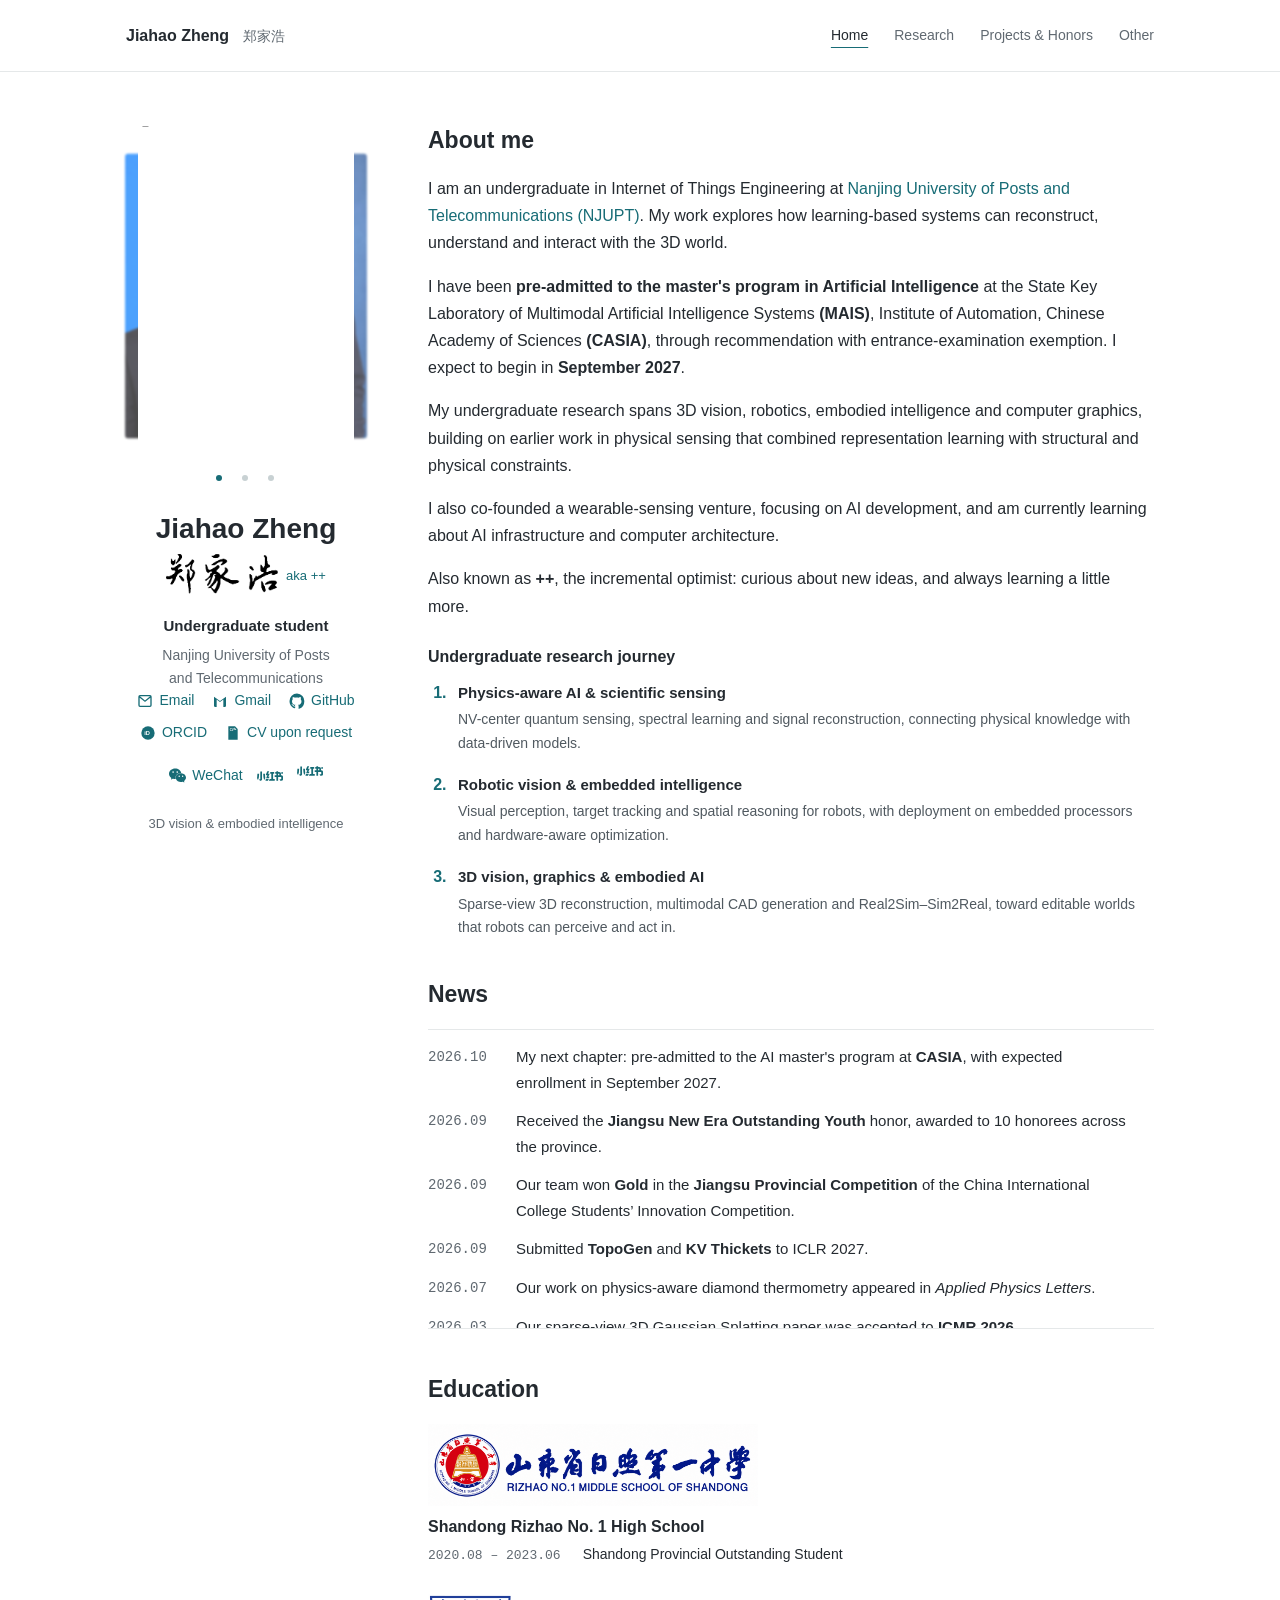
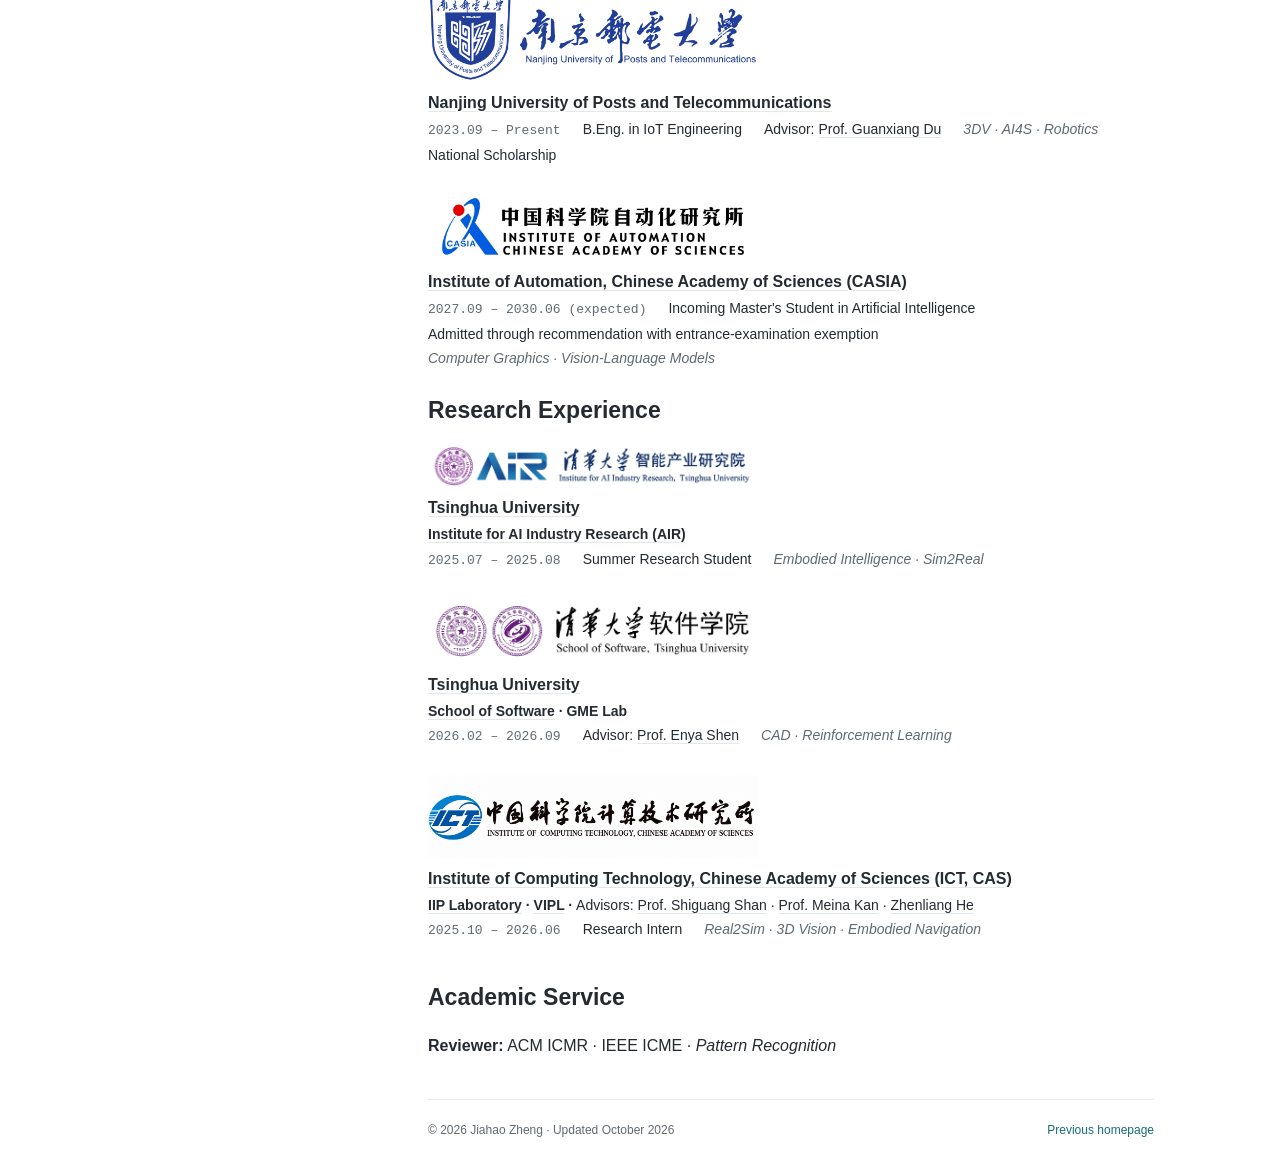
==== commit 712bc677: "Render Xiaohongshu icon directly in sidebar without JavaScript dependency" ====
--- a/preview/index.html
+++ b/preview/index.html
@@ -36,7 +36,7 @@
 <a href="https://orcid.org/0009-0006-1588-8788" target="_blank" rel="noreferrer" title="ORCID" aria-label="ORCID"><svg aria-hidden="true" viewBox="0 0 24 24"><circle cx="12" cy="12" r="10"/><text x="6.2" y="15.7" font-size="8.6" fill="#fff" font-family="Arial,sans-serif" font-weight="700">iD</text></svg><span>ORCID</span></a>
 <a href="mailto:jiahaozheng2005@163.com?subject=CV%20request" title="Curriculum Vitae" aria-label="Curriculum Vitae"><svg aria-hidden="true" viewBox="0 0 24 24"><path d="M5 2h10l4 4v16H5V2Zm9 1.8V7h3.2L14 3.8ZM8 10h8v1.6H8V10Zm0 3.2h8v1.6H8v-1.6Zm0 3.2h5.2V18H8v-1.6Z"/><text x="7.1" y="8.6" font-size="4.4" fill="#fff" font-family="Arial,sans-serif" font-weight="700">CV</text></svg><span>CV upon request</span></a>
 </div>
-      <button class="wechat-trigger" type="button" aria-haspopup="dialog" aria-controls="wechat-dialog" title="Show WeChat ID"><img src="images/wechat.svg" width="17" height="17" alt="">WeChat</button>
+      <div class="profile-social" style="display:flex;align-items:center;justify-content:center;gap:14px;margin-top:9px"><button class="wechat-trigger" style="margin:0" type="button" aria-haspopup="dialog" aria-controls="wechat-dialog" title="Show WeChat ID"><img src="images/wechat.svg" width="17" height="17" alt="">WeChat</button><a class="xiaohongshu-link" href="https://www.xiaohongshu.com/user/profile/6486599e000000002a0375c5" target="_blank" rel="noopener noreferrer" aria-label="Xiaohongshu" title="Xiaohongshu: 2208081922" style="display:inline-flex;color:var(--link);align-items:center"><svg aria-hidden="true" viewBox="0 0 24 24" width="26" height="26" fill="currentColor"><path d="M22.405 9.879c.002.016.01.02.07.019h.725a.797.797 0 0 0 .78-.972.794.794 0 0 0-.884-.618.795.795 0 0 0-.692.794c0 .101-.002.666.001.777zm-11.509 4.808c-.203.001-1.353.004-1.685.003a2.528 2.528 0 0 1-.766-.126.025.025 0 0 0-.03.014L7.7 16.127a.025.025 0 0 0 .01.032c.111.06.336.124.495.124.66.01 1.32.002 1.981 0 .01 0 .02-.006.023-.015l.712-1.545a.025.025 0 0 0-.024-.036zM.477 9.91c-.071 0-.076.002-.076.01a.834.834 0 0 0-.01.08c-.027.397-.038.495-.234 3.06-.012.24-.034.389-.135.607-.026.057-.033.042.003.112.046.092.681 1.523.787 1.74.008.015.011.02.017.02.008 0 .033-.026.047-.044.147-.187.268-.391.371-.606.306-.635.44-1.325.486-1.706.014-.11.021-.22.03-.33l.204-2.616.022-.293c.003-.029 0-.033-.03-.034zm7.203 3.757a1.427 1.427 0 0 1-.135-.607c-.004-.084-.031-.39-.235-3.06a.443.443 0 0 0-.01-.082c-.004-.011-.052-.008-.076-.008h-1.48c-.03.001-.034.005-.03.034l.021.293c.076.982.153 1.964.233 2.946.05.4.186 1.085.487 1.706.103.215.223.419.37.606.015.018.037.051.048.049.02-.003.742-1.642.804-1.765.036-.07.03-.055.003-.112zm3.861-.913h-.872a.126.126 0 0 1-.116-.178l1.178-2.625a.025.025 0 0 0-.023-.035l-1.318-.003a.148.148 0 0 1-.135-.21l.876-1.954a.025.025 0 0 0-.023-.035h-1.56c-.01 0-.02.006-.024.015l-.926 2.068c-.085.169-.314.634-.399.938a.534.534 0 0 0-.02.191.46.46 0 0 0 .23.378.981.981 0 0 0 .46.119h.59c.041 0-.688 1.482-.834 1.972a.53.53 0 0 0-.023.172.465.465 0 0 0 .23.398c.15.092.342.12.475.12l1.66-.001c.01 0 .02-.006.023-.015l.575-1.28a.025.025 0 0 0-.024-.035zm-6.93-4.937H3.1a.032.032 0 0 0-.034.033c0 1.048-.01 2.795-.01 6.829 0 .288-.269.262-.28.262h-.74c-.04.001-.044.004-.04.047.001.037.465 1.064.555 1.263.01.02.03.033.051.033.157.003.767.009.938-.014.153-.02.3-.06.438-.132.3-.156.49-.419.595-.765.052-.172.075-.353.075-.533.002-2.33 0-4.66-.007-6.991a.032.032 0 0 0-.032-.032zm11.784 6.896c0-.014-.01-.021-.024-.022h-1.465c-.048-.001-.049-.002-.05-.049v-4.66c0-.072-.005-.07.07-.07h.863c.08 0 .075.004.075-.074V8.393c0-.082.006-.076-.08-.076h-3.5c-.064 0-.075-.006-.075.073v1.445c0 .083-.006.077.08.077h.854c.075 0 .07-.004.07.07v4.624c0 .095.008.084-.085.084-.37 0-1.11-.002-1.304 0-.048.001-.06.03-.06.03l-.697 1.519s-.014.025-.008.036c.006.01.013.008.058.008 1.748.003 3.495.002 5.243.002.03-.001.034-.006.035-.033v-1.539zm4.177-3.43c0 .013-.007.023-.02.024-.346.006-.692.004-1.037.004-.014-.002-.022-.01-.022-.024-.005-.434-.007-.869-.01-1.303 0-.072-.006-.071.07-.07l.733-.003c.041 0 .081.002.12.015.093.025.16.107.165.204.006.431.002 1.153.001 1.153zm2.67.244a1.953 1.953 0 0 0-.883-.222h-.18c-.04-.001-.04-.003-.042-.04V10.21c0-.132-.007-.263-.025-.394a1.823 1.823 0 0 0-.153-.53 1.533 1.533 0 0 0-.677-.71 2.167 2.167 0 0 0-1-.258c-.153-.003-.567 0-.72 0-.07 0-.068.004-.068-.065V7.76c0-.031-.01-.041-.046-.039H17.93s-.016 0-.023.007c-.006.006-.008.012-.008.023v.546c-.008.036-.057.015-.082.022h-.95c-.022.002-.028.008-.03.032v1.481c0 .09-.004.082.082.082h.913c.082 0 .072.128.072.128V11.19s.003.117-.06.117h-1.482c-.068 0-.06.082-.06.082v1.445s-.01.068.064.068h1.457c.082 0 .076-.006.076.079v3.225c0 .088-.007.081.082.081h1.43c.09 0 .082.007.082-.08v-3.27c0-.029.006-.035.033-.035l2.323-.003c.098 0 .191.02.28.061a.46.46 0 0 1 .274.407c.008.395.003.79.003 1.185 0 .259-.107.367-.33.367h-1.218c-.023.002-.029.008-.028.033.184.437.374.871.57 1.303a.045.045 0 0 0 .04.026c.17.005.34.002.51.003.15-.002.517.004.666-.01a2.03 2.03 0 0 0 .408-.075c.59-.18.975-.698.976-1.313v-1.981c0-.128-.01-.254-.034-.38 0 .078-.029-.641-.724-.998z"/></svg></a></div>
       <dialog id="wechat-dialog" aria-labelledby="wechat-title">
         <form method="dialog"><button class="dialog-close" aria-label="Close" title="Close">&times;</button></form>
         <h2 id="wechat-title">WeChat</h2>
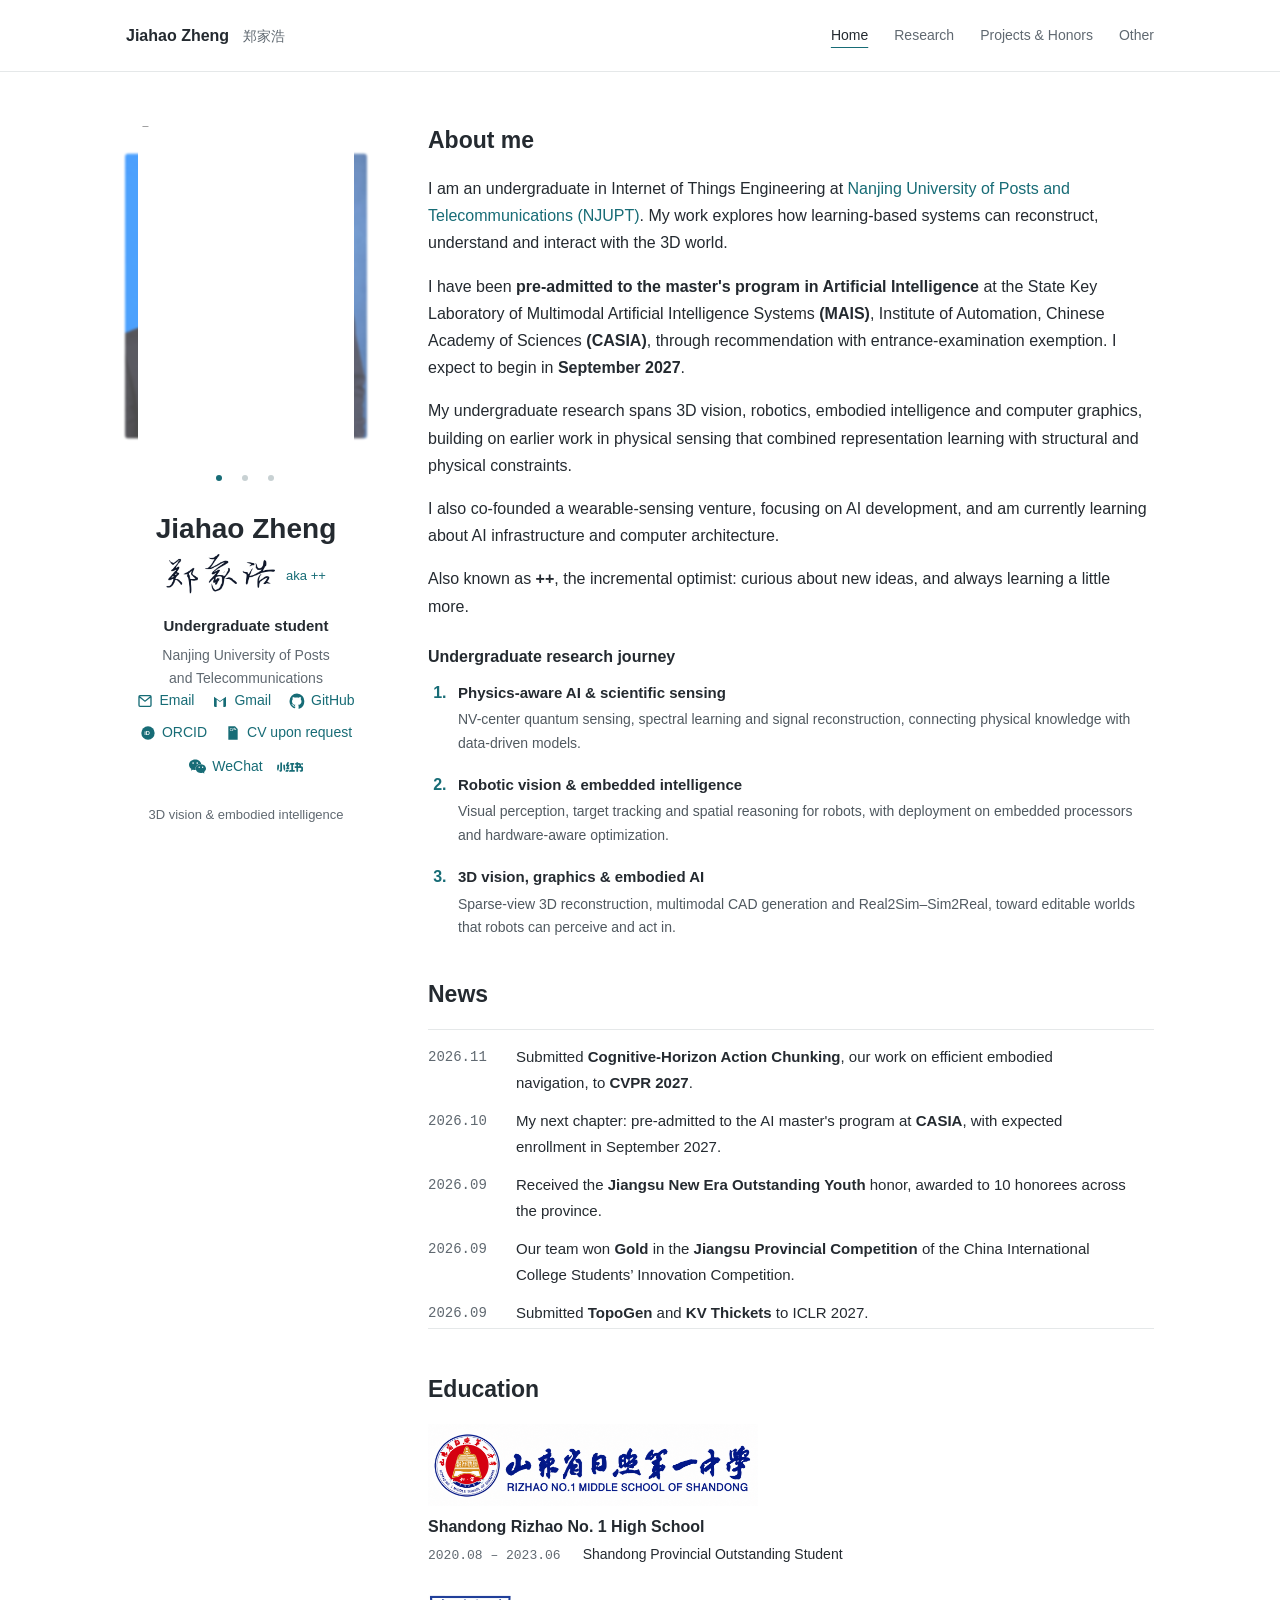
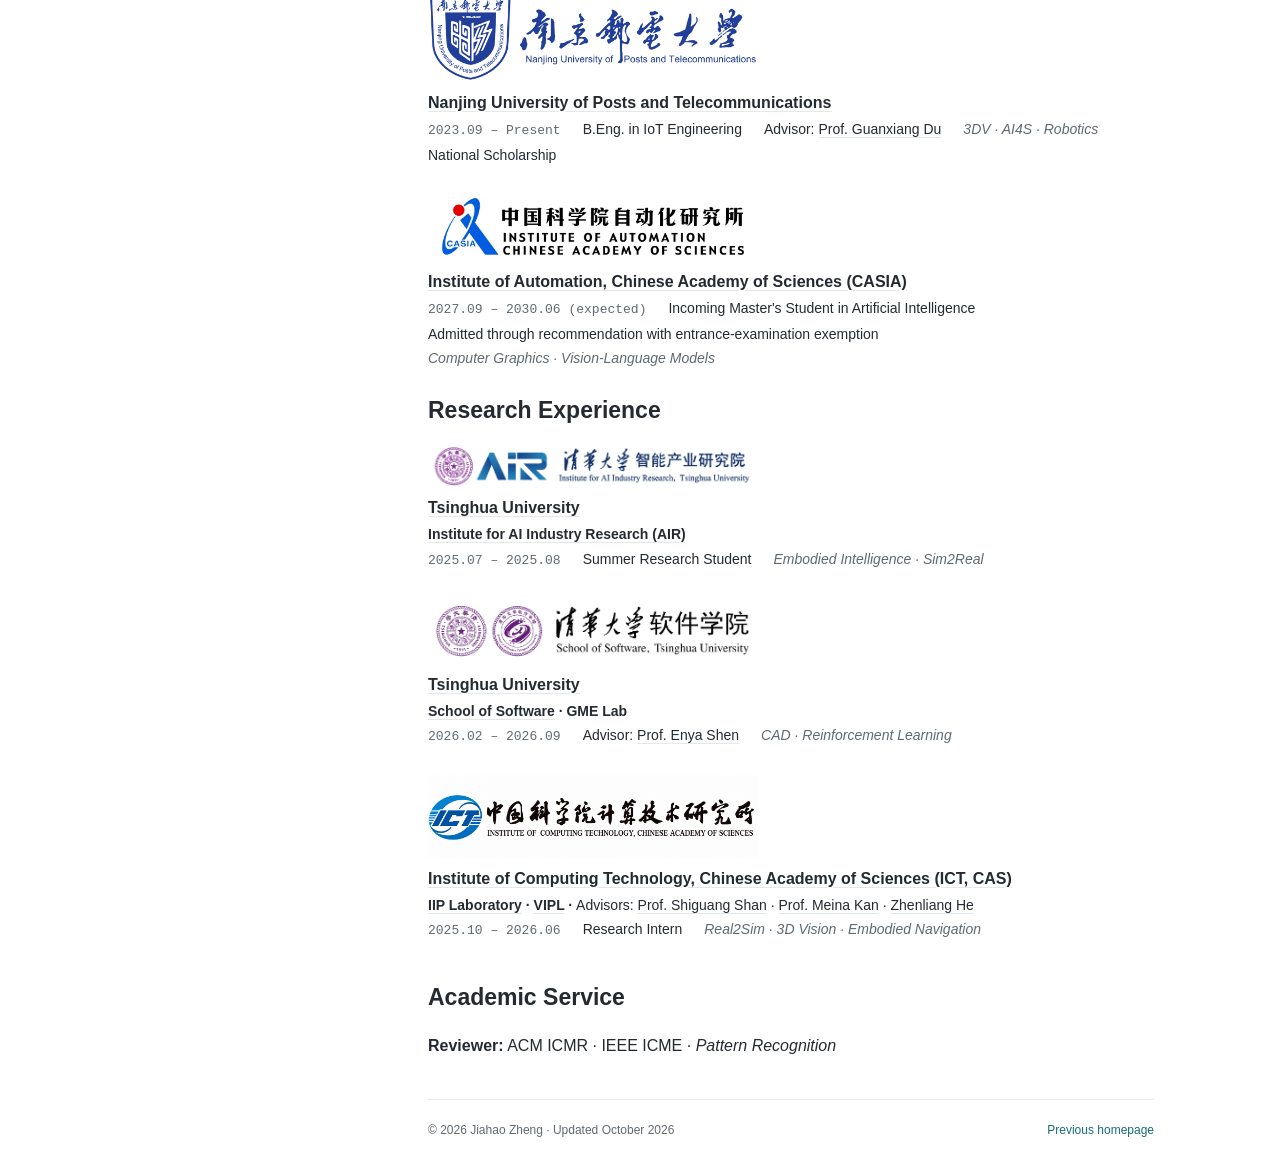
==== commit 63402e72: "Add concise CVPR 2027 CHAC navigation submission news" ====
--- a/preview/index.html
+++ b/preview/index.html
@@ -62,6 +62,7 @@
       <section id="news" aria-labelledby="news-title">
         <h2 id="news-title">News</h2>
         <dl class="news news-scroll" tabindex="0" aria-labelledby="news-title">
+          <div><dt>2026.11</dt><dd>Submitted <strong>Cognitive-Horizon Action Chunking</strong>, our work on efficient embodied navigation, to <strong>CVPR 2027</strong>.</dd></div>
           <div><dt>2026.10</dt><dd>My next chapter: pre-admitted to the AI master's program at <strong>CASIA</strong>, with expected enrollment in September 2027.</dd></div>
           <div><dt>2026.09</dt><dd>Received the <strong>Jiangsu New Era Outstanding Youth</strong> honor, awarded to 10 honorees across the province.</dd></div>
           <div><dt>2026.09</dt><dd>Our team won <strong>Gold</strong> in the <strong>Jiangsu Provincial Competition</strong> of the China International College Students’ Innovation Competition.</dd></div>
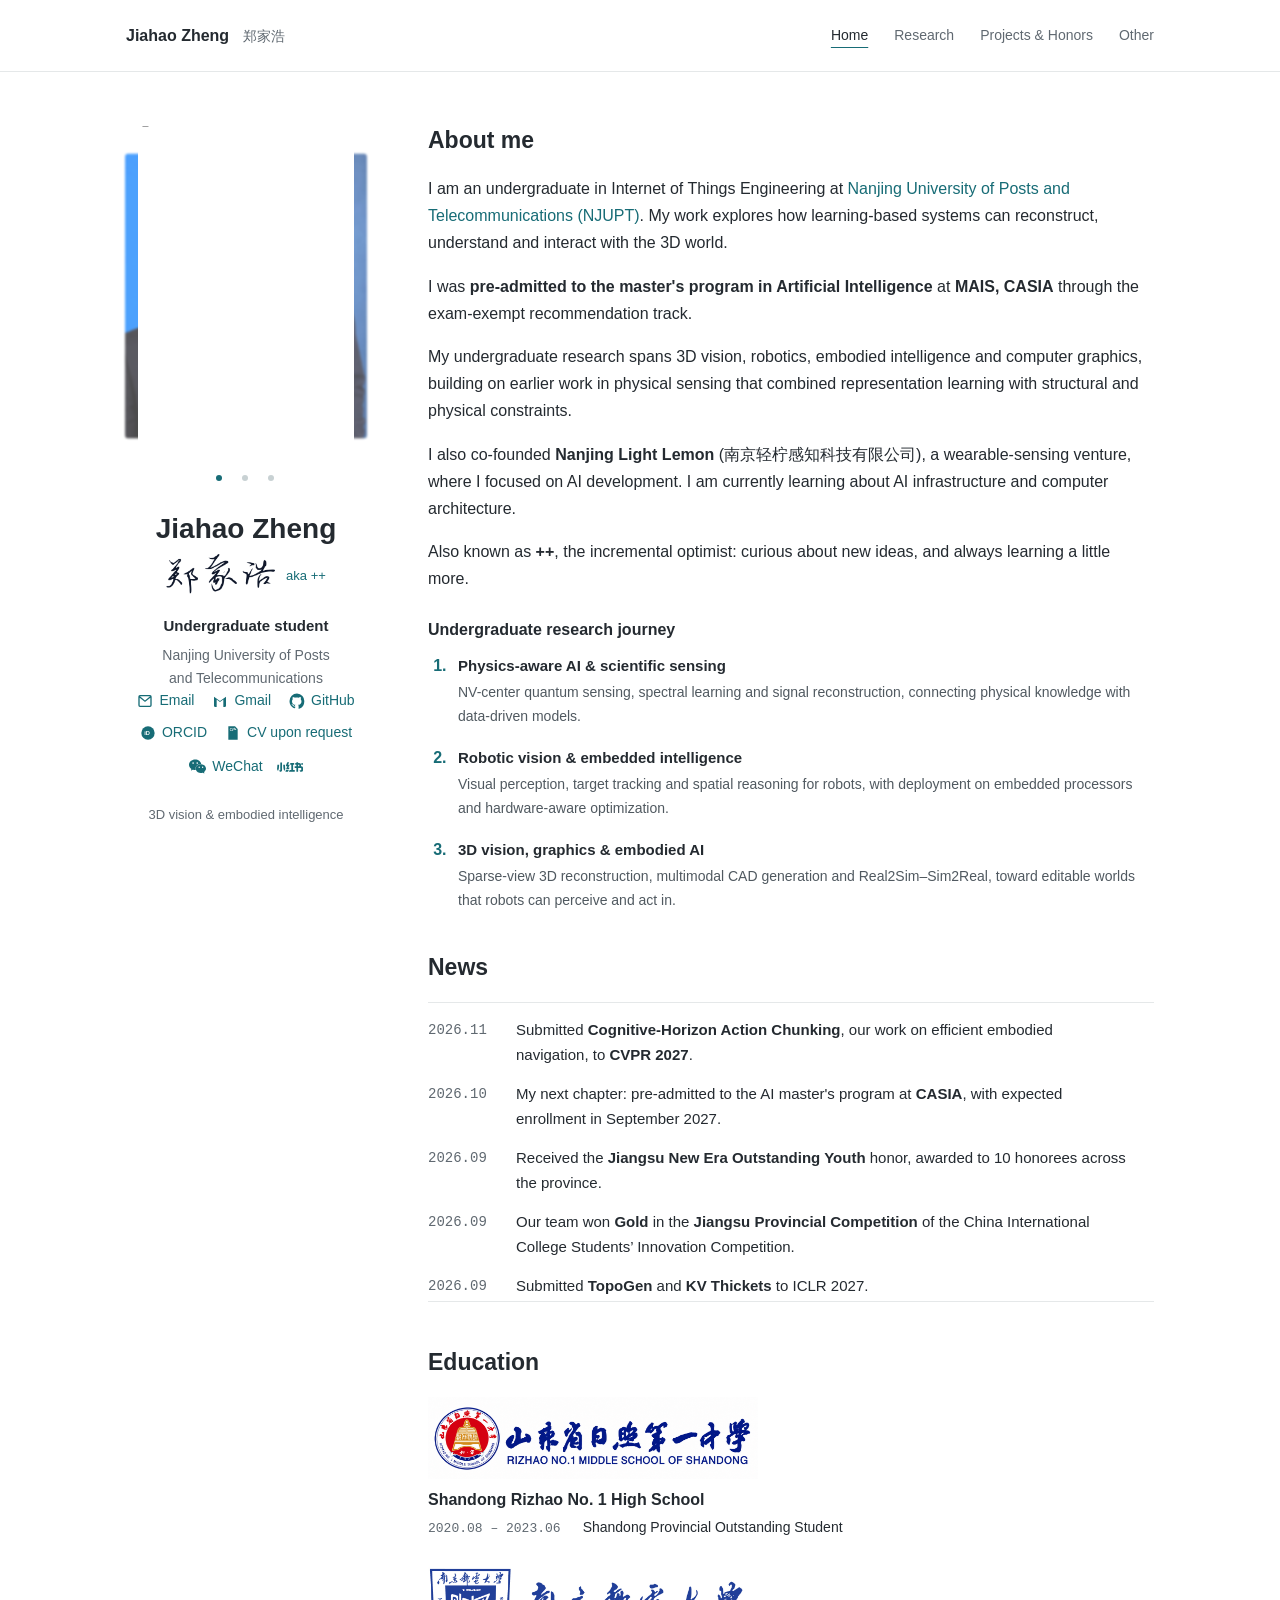
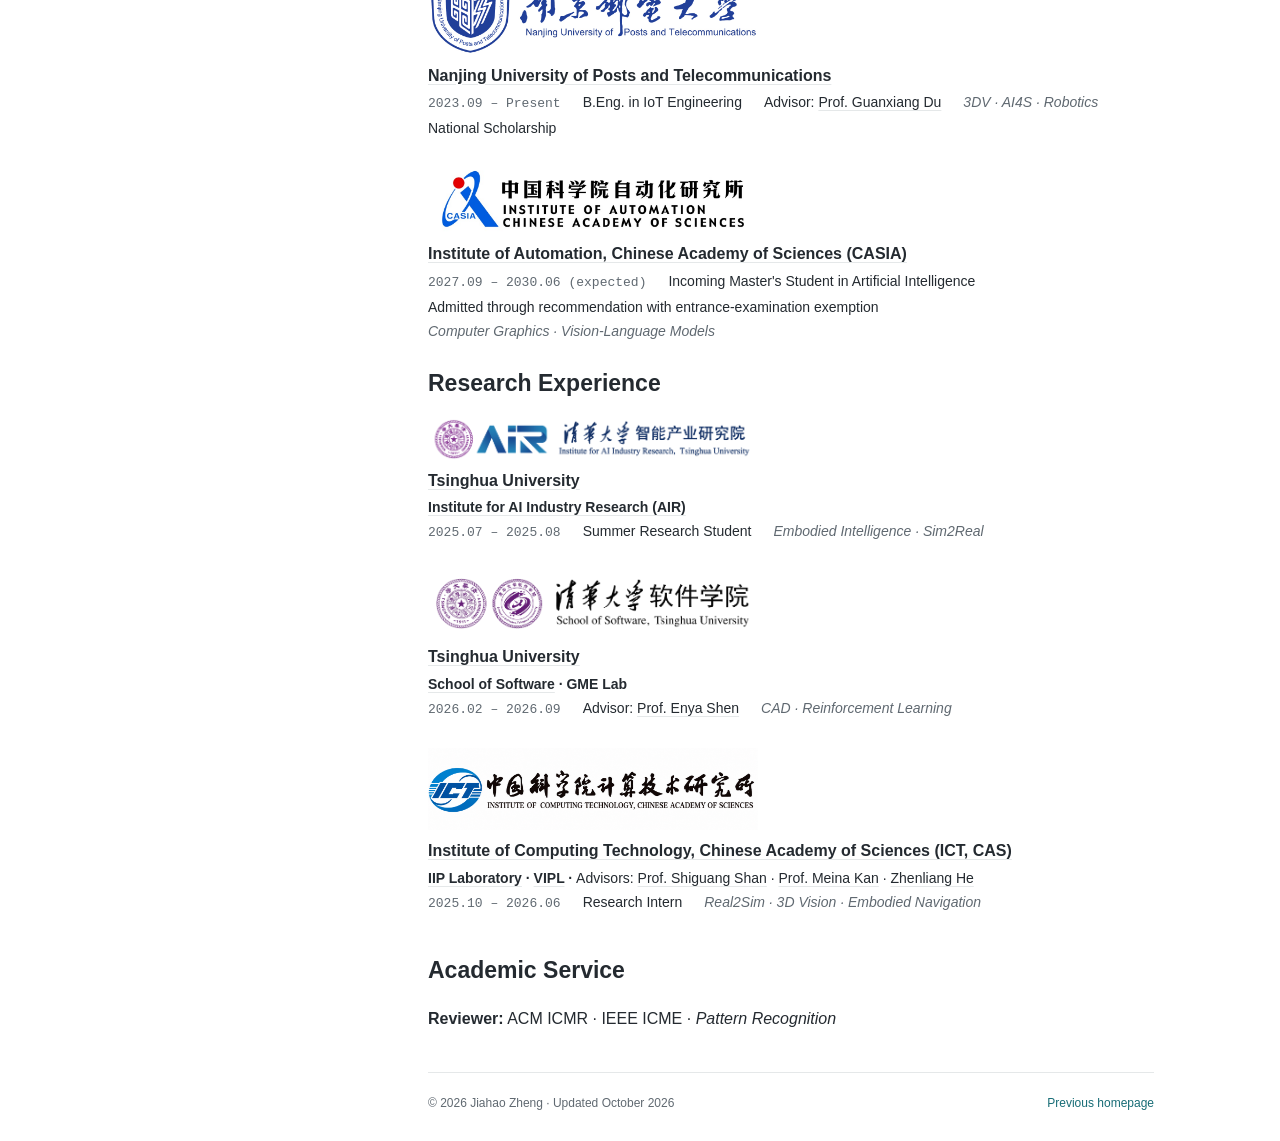
==== commit f34cb17a: "Shorten bio admission note and name Nanjing Light Lemon" ====
--- a/preview/index.html
+++ b/preview/index.html
@@ -48,9 +48,9 @@
       <section id="about" aria-labelledby="about-title">
         <h2 id="about-title">About me</h2>
         <p>I am an undergraduate in Internet of Things Engineering at <a href="https://www.njupt.edu.cn/">Nanjing University of Posts and Telecommunications (NJUPT)</a>. My work explores how learning-based systems can reconstruct, understand and interact with the 3D world.</p>
-        <p>I have been <strong>pre-admitted to the master's program in Artificial Intelligence</strong> at the State Key Laboratory of Multimodal Artificial Intelligence Systems <strong>(MAIS)</strong>, Institute of Automation, Chinese Academy of Sciences <strong>(CASIA)</strong>, through recommendation with entrance-examination exemption. I expect to begin in <strong>September 2027</strong>.</p>
+        <p>I was <strong>pre-admitted to the master's program in Artificial Intelligence</strong> at <strong>MAIS, CASIA</strong> through the exam-exempt recommendation track.</p>
         <p>My undergraduate research spans 3D vision, robotics, embodied intelligence and computer graphics, building on earlier work in physical sensing that combined representation learning with structural and physical constraints.</p>
-        <p>I also co-founded a wearable-sensing venture, focusing on AI development, and am currently learning about AI infrastructure and computer architecture.</p>
+        <p>I also co-founded <strong>Nanjing Light Lemon</strong> (<span lang="zh-CN">南京轻柠感知科技有限公司</span>), a wearable-sensing venture, where I focused on AI development. I am currently learning about AI infrastructure and computer architecture.</p>
         <p>Also known as <strong>++</strong>, the incremental optimist: curious about new ideas, and always learning a little more.</p>
         <h3 class="subheading">Undergraduate research journey</h3>
         <ol class="journey">
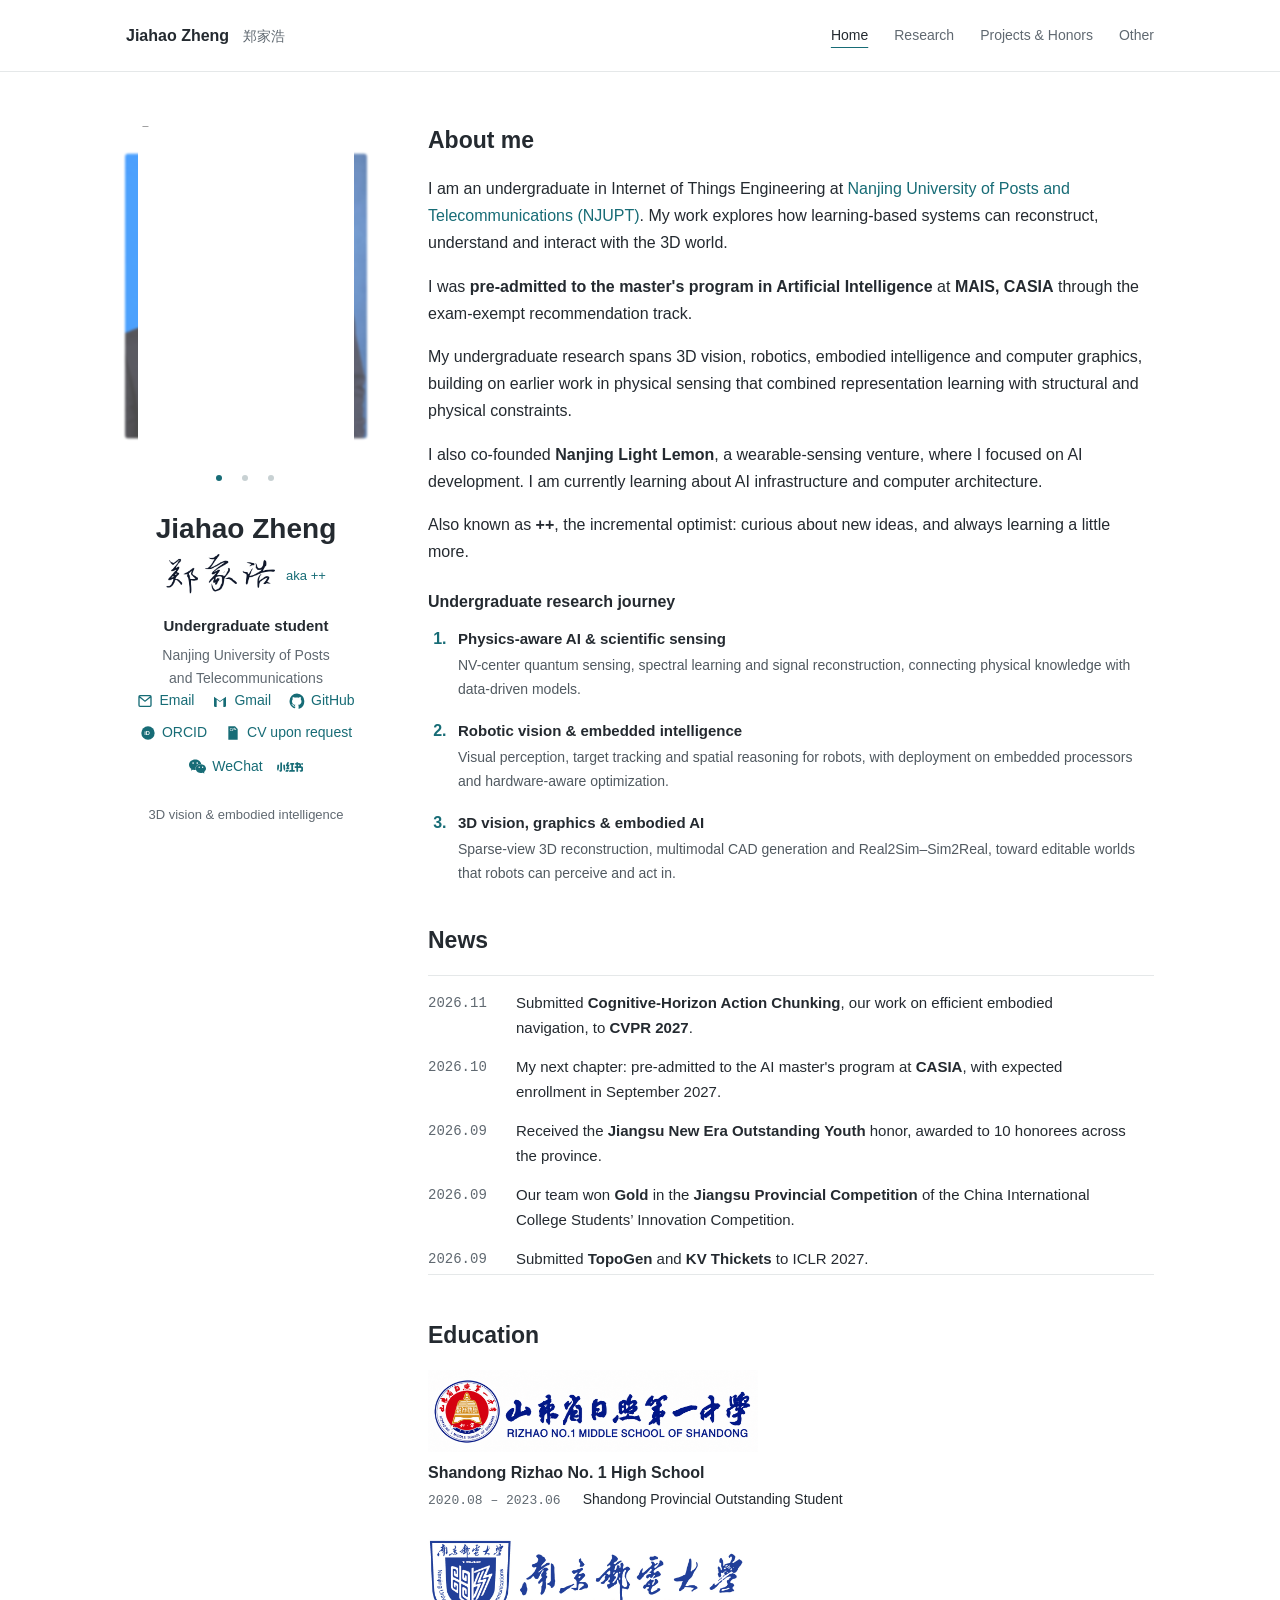
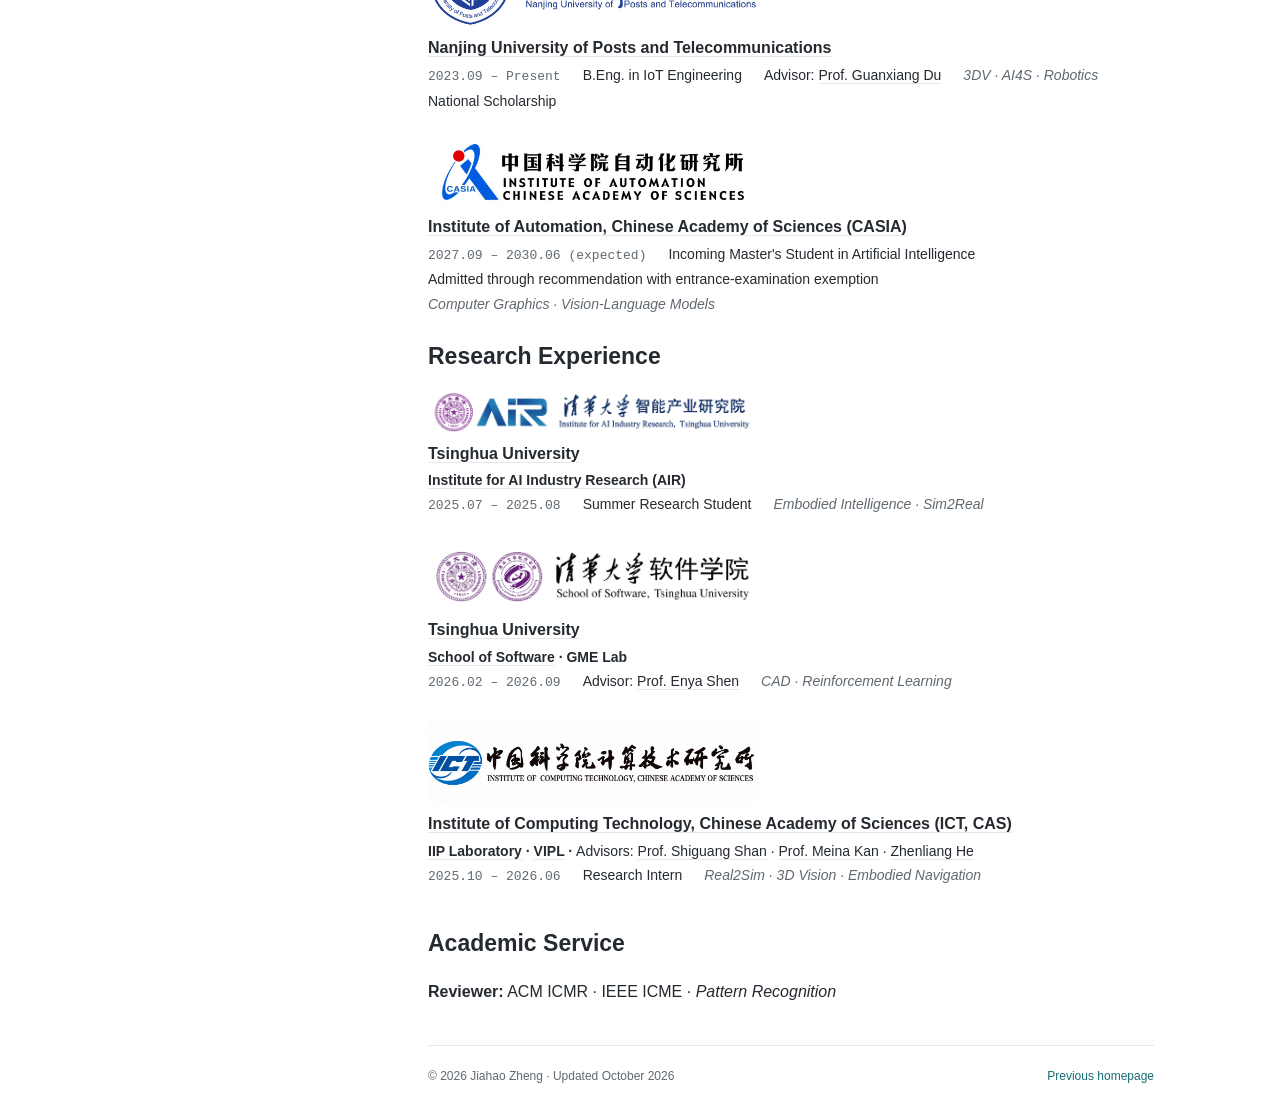
==== commit cc8f7029: "Move Light Lemon Chinese name to project and tighten venture spacing" ====
--- a/preview/index.html
+++ b/preview/index.html
@@ -50,7 +50,7 @@
         <p>I am an undergraduate in Internet of Things Engineering at <a href="https://www.njupt.edu.cn/">Nanjing University of Posts and Telecommunications (NJUPT)</a>. My work explores how learning-based systems can reconstruct, understand and interact with the 3D world.</p>
         <p>I was <strong>pre-admitted to the master's program in Artificial Intelligence</strong> at <strong>MAIS, CASIA</strong> through the exam-exempt recommendation track.</p>
         <p>My undergraduate research spans 3D vision, robotics, embodied intelligence and computer graphics, building on earlier work in physical sensing that combined representation learning with structural and physical constraints.</p>
-        <p>I also co-founded <strong>Nanjing Light Lemon</strong> (<span lang="zh-CN">南京轻柠感知科技有限公司</span>), a wearable-sensing venture, where I focused on AI development. I am currently learning about AI infrastructure and computer architecture.</p>
+        <p>I also co-founded <strong>Nanjing Light Lemon</strong>, a wearable-sensing venture, where I focused on AI development. I am currently learning about AI infrastructure and computer architecture.</p>
         <p>Also known as <strong>++</strong>, the incremental optimist: curious about new ideas, and always learning a little more.</p>
         <h3 class="subheading">Undergraduate research journey</h3>
         <ol class="journey">
--- a/preview/style.css
+++ b/preview/style.css
@@ -106,7 +106,8 @@
 .work .meta { border-left: 2px solid var(--line); padding-left: 10px; margin: 8px 0 12px; }
 .meta strong { color: #171b1f; font-weight: 750; font-size: 14px; font-style: normal; }
 .meta em { color: #505960; font-size: 13px; }
-#venture > .meta { font-size: 13px; line-height: 1.65; margin-bottom: 18px; }
+#venture > .meta { font-size: 13px; line-height: 1.65; margin-bottom: 6px; }
+#venture-funding { margin-bottom: 8px; }
 #venture > .meta strong { font-size: 15px; }
 .metric { font-family: Consolas, "Courier New", monospace; font-weight: 700; color: #171b1f; font-variant-numeric: tabular-nums; }
 .result img { display: block; width: 100%; height: auto; object-fit: contain; }
